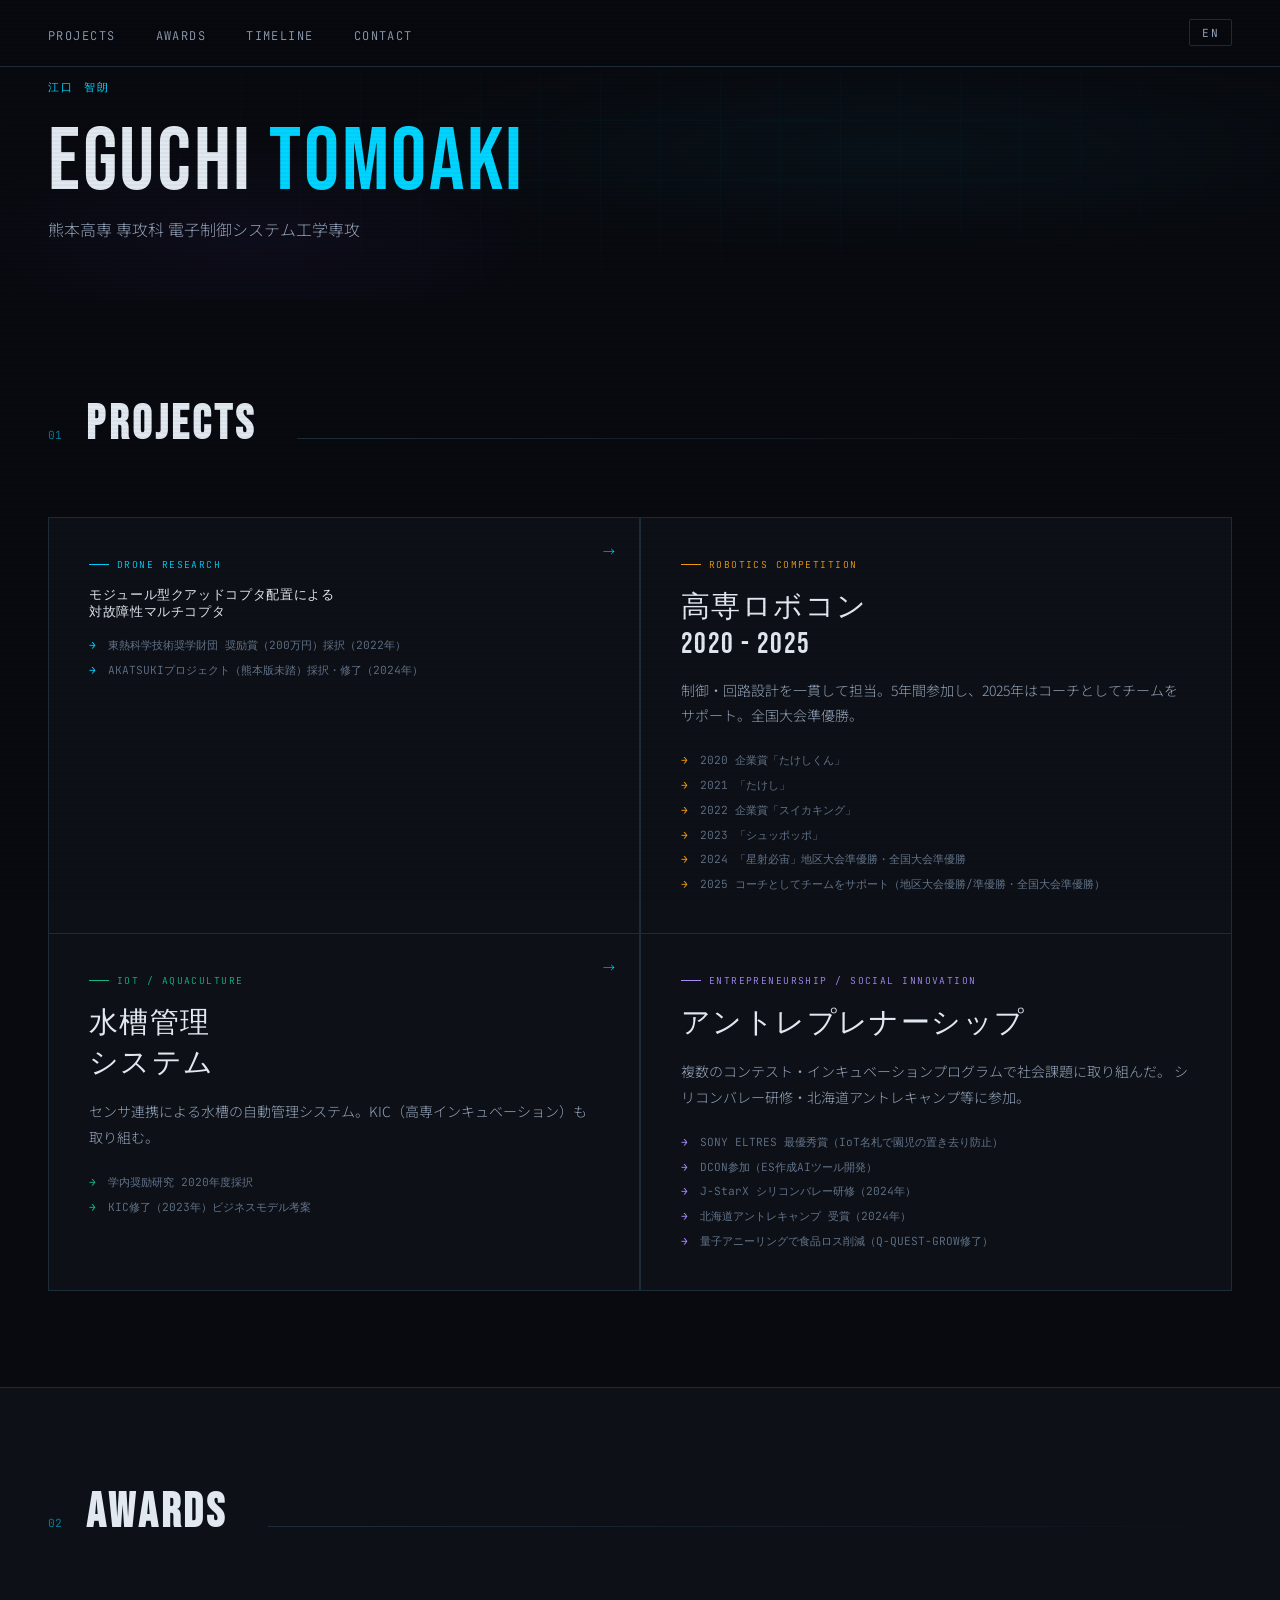
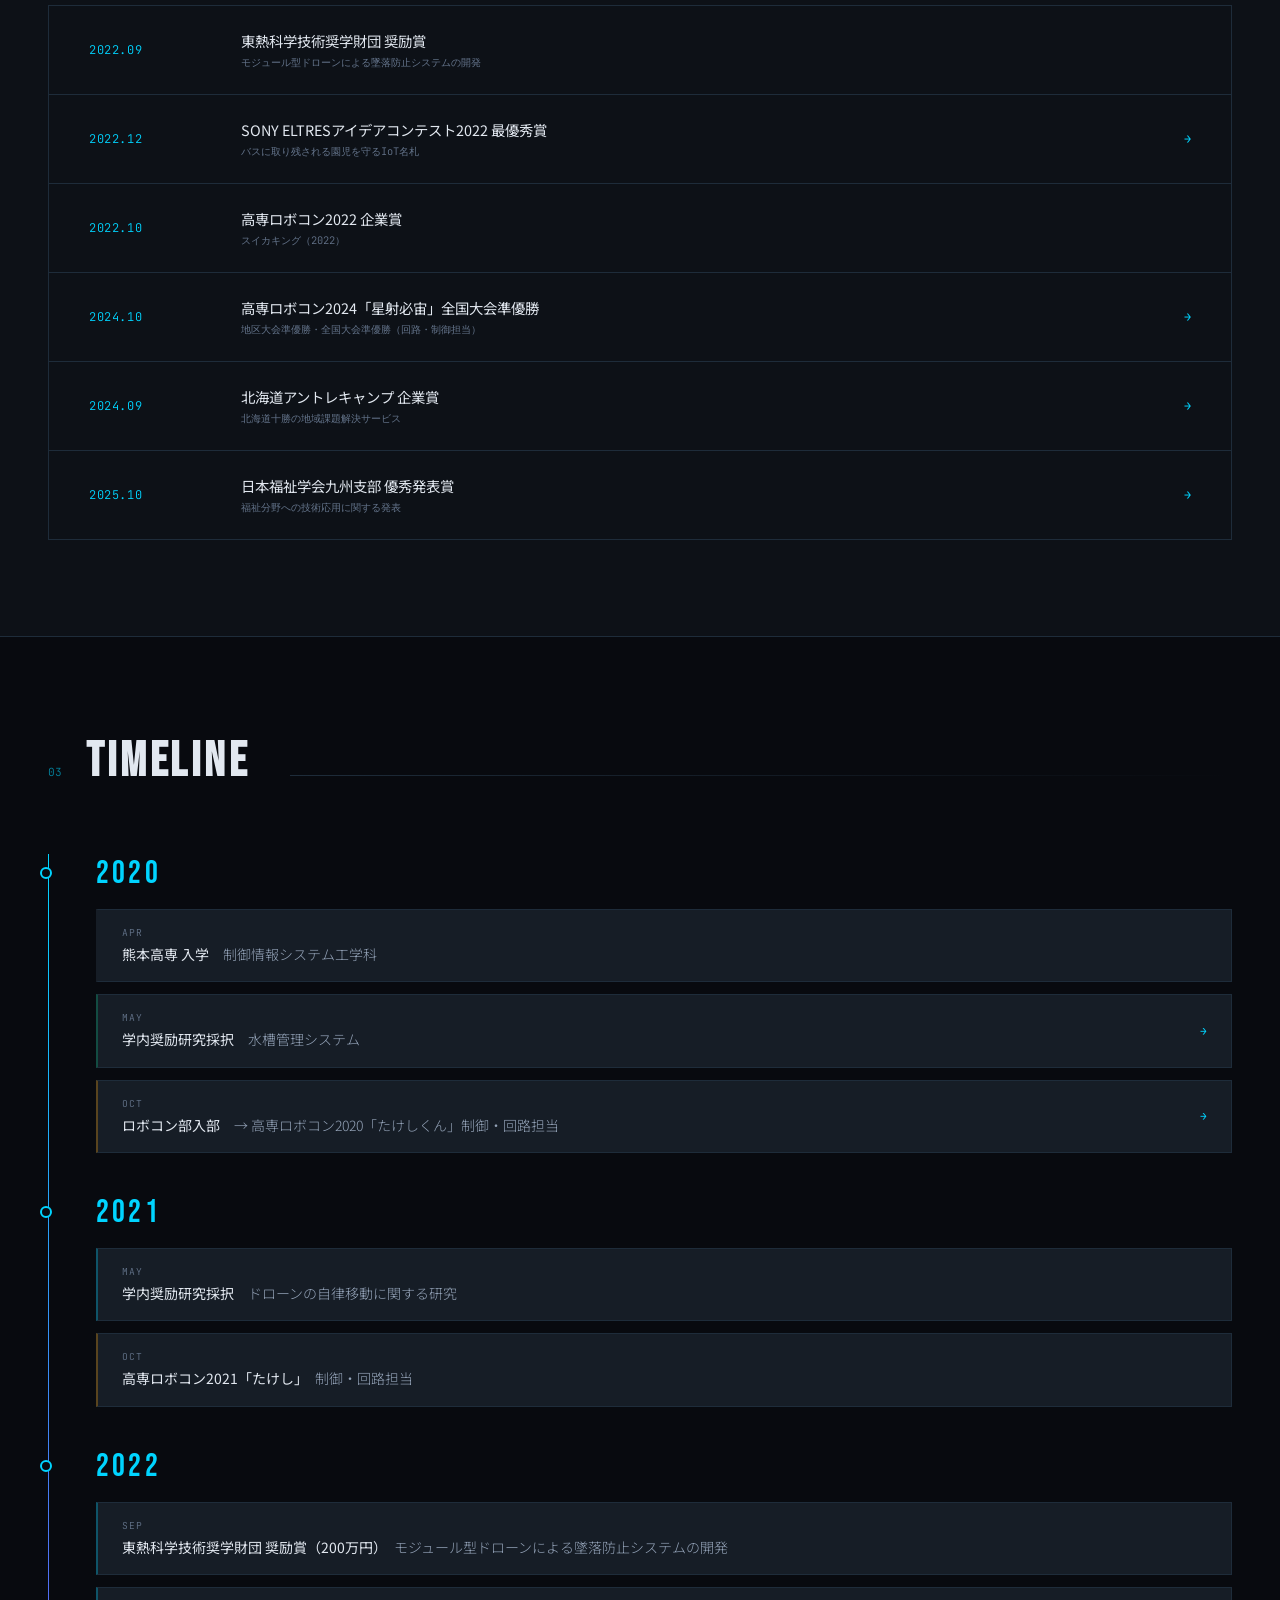
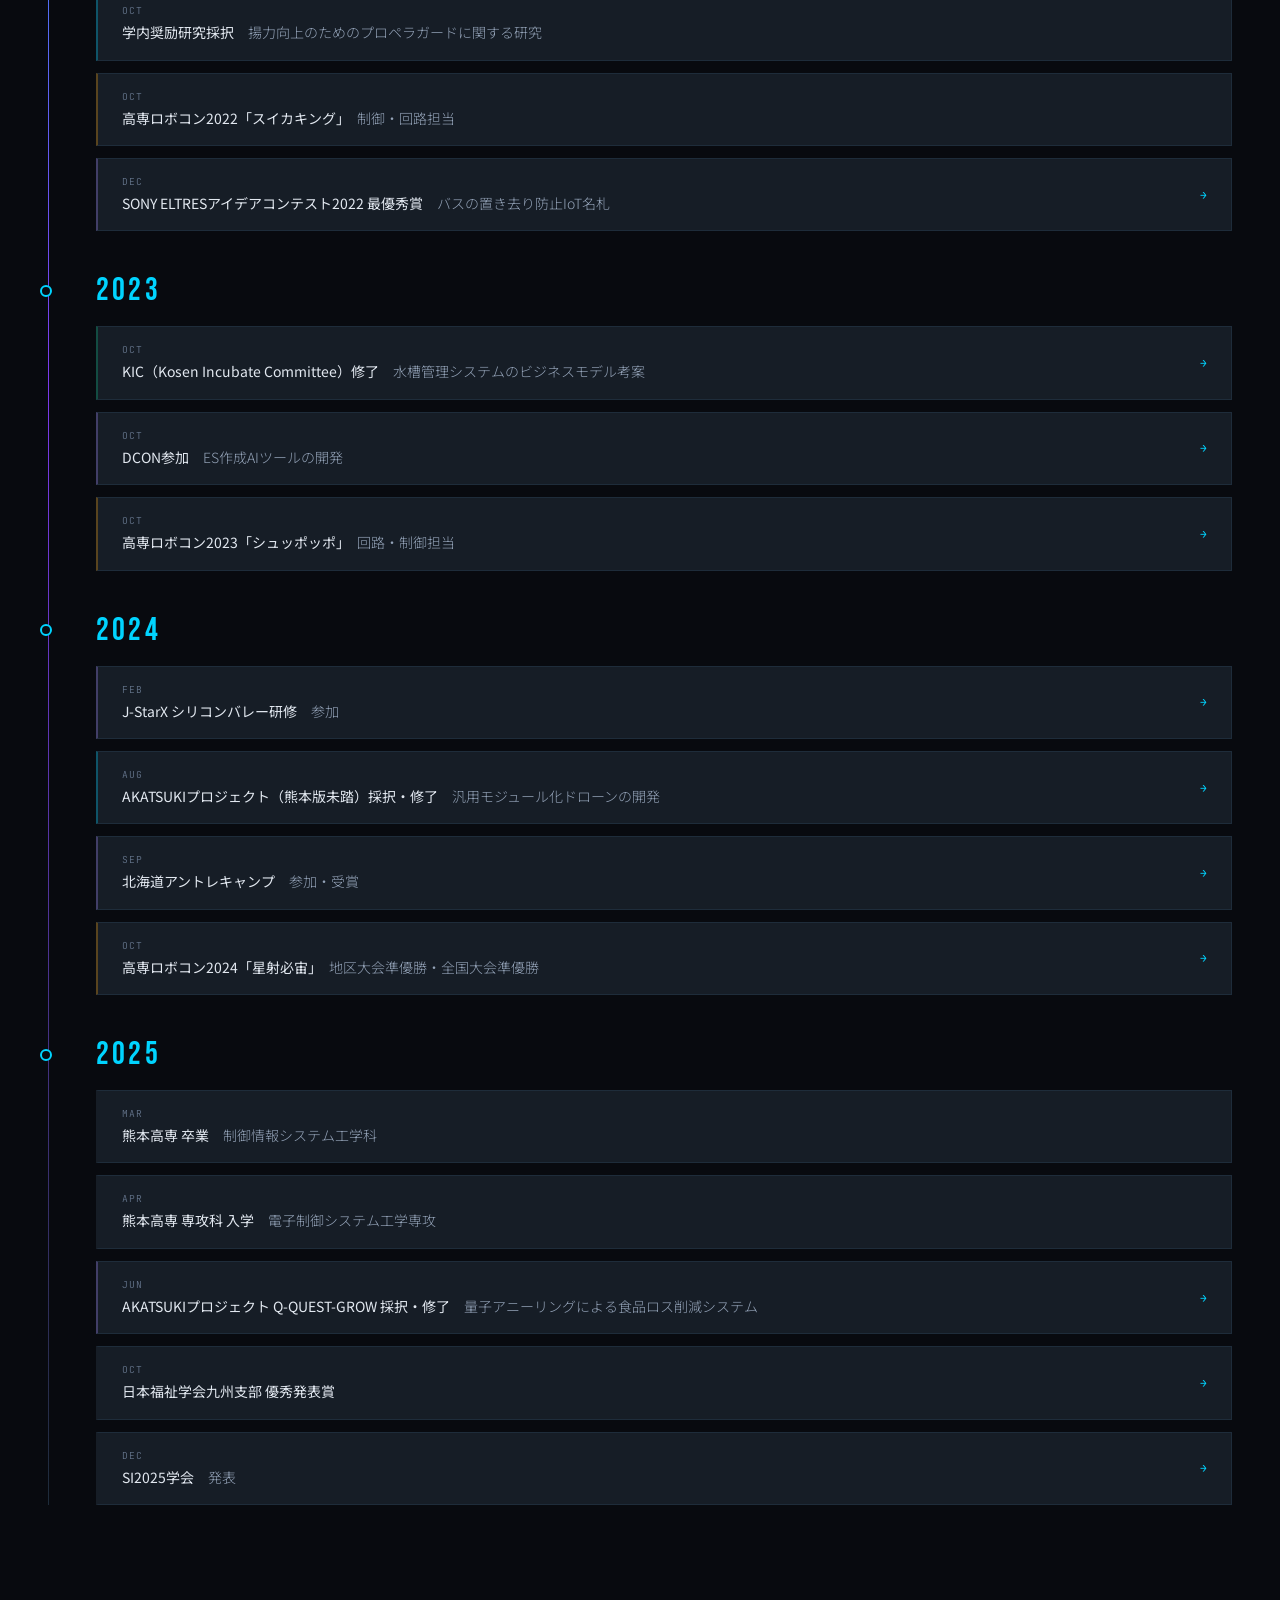
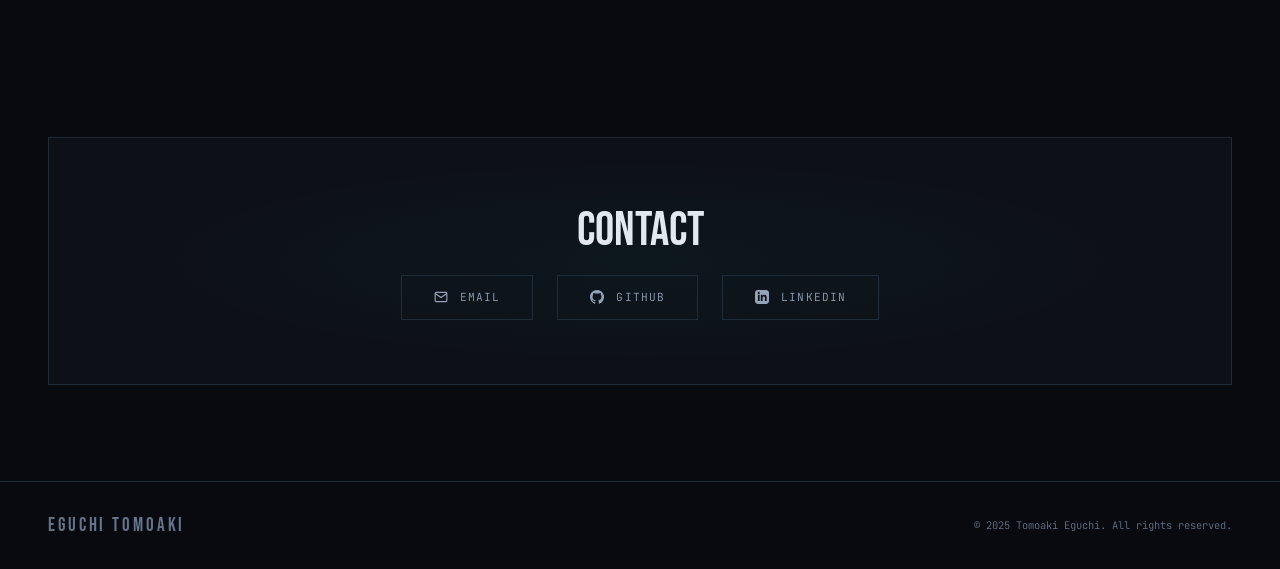
==== index.html @ 904ca2bc "up" ====
<!DOCTYPE html>
<html lang="ja">
<head>
<meta charset="UTF-8">
<meta name="viewport" content="width=device-width, initial-scale=1.0">
<meta name="robots" content="noindex, nofollow">
<title>江口智朗 | Tomoaki Eguchi</title>
<link rel="preconnect" href="https://fonts.googleapis.com">
<link href="https://fonts.googleapis.com/css2?family=Bebas+Neue&family=Noto+Sans+JP:wght@300;400;700&family=JetBrains+Mono:wght@300;400&display=swap" rel="stylesheet">
<link rel="stylesheet" href="style.css">
<style>
  :root {
    --bg: #080a0f;
    --bg2: #0d1117;
    --bg3: #131920;
    --surface: #161d26;
    --border: #1e2c3a;
    --accent: #00d4ff;
    --accent2: #7c3aed;
    --accent3: #10b981;
    --text: #e2e8f0;
    --text-muted: #64748b;
    --text-dim: #94a3b8;
    --drone: #00d4ff;
    --robocon: #f59e0b;
    --aqua: #10b981;
    --biz: #a78bfa;
  }

  *, *::before, *::after { box-sizing: border-box; margin: 0; padding: 0; }

  html { scroll-behavior: smooth; }

  body {
    background: var(--bg);
    color: var(--text);
    font-family: 'Noto Sans JP', sans-serif;
    font-weight: 300;
    overflow-x: hidden;
  }


  /* Scrollbar */
  ::-webkit-scrollbar { width: 4px; }
  ::-webkit-scrollbar-track { background: var(--bg); }
  ::-webkit-scrollbar-thumb { background: var(--accent); border-radius: 2px; }

  /* NAV */
  nav {
    position: fixed; top: 0; left: 0; right: 0; z-index: 100;
    display: flex; align-items: center; justify-content: space-between;
    padding: 1.2rem 3rem;
    background: rgba(8,10,15,0.85);
    backdrop-filter: blur(20px);
    border-bottom: 1px solid var(--border);
  }
  .nav-logo {
    font-family: 'Bebas Neue', sans-serif;
    font-size: 1.5rem;
    letter-spacing: 0.15em;
    color: var(--accent);
  }
  .nav-links { display: flex; gap: 2.5rem; list-style: none; }
  .nav-links a {
    color: var(--text-dim);
    text-decoration: none;
    font-size: 0.75rem;
    letter-spacing: 0.12em;
    text-transform: uppercase;
    font-family: 'JetBrains Mono', monospace;
    transition: color 0.3s;
    position: relative;
  }
  .nav-links a::after {
    content: '';
    position: absolute; bottom: -3px; left: 0; right: 0; height: 1px;
    background: var(--accent);
    transform: scaleX(0);
    transition: transform 0.3s;
  }
  .nav-links a:hover { color: var(--accent); }
  .nav-links a:hover::after { transform: scaleX(1); }

  /* HERO */
  .hero {
    min-height: 30vh;
    display: flex; align-items: center;
    padding: 5rem 3rem 2rem;
    position: relative;
    overflow: hidden;
  }
  .hero-bg {
    position: absolute; inset: 0;
    background:
      radial-gradient(ellipse 60% 50% at 70% 50%, rgba(0,212,255,0.04) 0%, transparent 70%),
      radial-gradient(ellipse 40% 60% at 20% 80%, rgba(124,58,237,0.05) 0%, transparent 60%);
  }
  .hero-grid {
    position: absolute; inset: 0;
    background-image:
      linear-gradient(rgba(0,212,255,0.03) 1px, transparent 1px),
      linear-gradient(90deg, rgba(0,212,255,0.03) 1px, transparent 1px);
    background-size: 60px 60px;
    mask-image: radial-gradient(ellipse 80% 80% at 50% 50%, black 0%, transparent 100%);
  }
  .hero-content {
    position: relative; z-index: 1;
    max-width: 900px;
  }
  .hero-eyebrow {
    font-family: 'JetBrains Mono', monospace;
    font-size: 0.7rem;
    letter-spacing: 0.2em;
    color: var(--accent);
    text-transform: uppercase;
    margin-bottom: 1.5rem;
    opacity: 0;
    animation: fadeUp 0.8s 0.2s forwards;
  }
  .hero-name-row {
    display: flex;
    align-items: flex-end;
    gap: 2.5rem;
    margin-bottom: 0.5rem;
    opacity: 0;
    animation: fadeUp 0.8s 0.4s forwards;
  }
  .hero-name {
    font-family: 'Bebas Neue', sans-serif;
    font-size: clamp(2.8rem, 7vw, 5.5rem);
    line-height: 1;
    letter-spacing: 0.03em;
    color: var(--text);
  }
  .hero-name span { color: var(--accent); }
  .hero-sub {
    font-family: 'Bebas Neue', sans-serif;
    font-size: clamp(1.5rem, 4vw, 3rem);
    color: var(--text-muted);
    letter-spacing: 0.08em;
    margin-bottom: 2rem;
    opacity: 0;
    animation: fadeUp 0.8s 0.6s forwards;
  }
  .hero-desc {
    font-size: 1rem;
    line-height: 1.8;
    color: var(--text-dim);
    max-width: 100%;
    margin-bottom: 1.5rem;
    opacity: 0;
    animation: fadeUp 0.8s 0.8s forwards;
  }
  .hero-tags {
    display: flex; flex-wrap: wrap; gap: 0.75rem;
    margin-bottom: 1.5rem;
    opacity: 0;
    animation: fadeUp 0.8s 1s forwards;
  }
  .tag {
    padding: 0.4rem 1rem;
    border: 1px solid var(--border);
    border-radius: 2px;
    font-family: 'JetBrains Mono', monospace;
    font-size: 0.7rem;
    letter-spacing: 0.08em;
    color: var(--text-dim);
    background: rgba(255,255,255,0.02);
    transition: all 0.3s;
  }
  .tag:hover {
    border-color: var(--accent);
    color: var(--accent);
    background: rgba(0,212,255,0.05);
  }
  .hero-cta {
    display: flex; gap: 1rem;
    opacity: 0;
    animation: fadeUp 0.8s 1.2s forwards;
  }
  .btn-primary {
    padding: 0.85rem 2rem;
    background: var(--accent);
    color: var(--bg);
    border: none;
    border-radius: 2px;
    font-family: 'JetBrains Mono', monospace;
    font-size: 0.75rem;
    letter-spacing: 0.1em;
    text-transform: uppercase;
    text-decoration: none;
    transition: all 0.3s;
    font-weight: 400;
  }
  .btn-primary:hover { background: #fff; transform: translateY(-2px); }
  .btn-outline {
    padding: 0.85rem 2rem;
    background: transparent;
    color: var(--text-dim);
    border: 1px solid var(--border);
    border-radius: 2px;
    font-family: 'JetBrains Mono', monospace;
    font-size: 0.75rem;
    letter-spacing: 0.1em;
    text-transform: uppercase;
    text-decoration: none;
    transition: all 0.3s;
  }
  .btn-outline:hover { border-color: var(--accent); color: var(--accent); }

  /* STATS BAR */
  .stats-bar {
    background: var(--surface);
    border-top: 1px solid var(--border);
    border-bottom: 1px solid var(--border);
    padding: 2rem 3rem;
    display: grid;
    grid-template-columns: repeat(4, 1fr);
    gap: 1px;
  }
  .stat-item {
    padding: 1rem 2rem;
    text-align: center;
    position: relative;
  }
  .stat-item::after {
    content: '';
    position: absolute; right: 0; top: 20%; bottom: 20%;
    width: 1px; background: var(--border);
  }
  .stat-item:last-child::after { display: none; }
  .stat-num {
    font-family: 'Bebas Neue', sans-serif;
    font-size: 2.5rem;
    color: var(--accent);
    display: block;
    line-height: 1;
  }
  .stat-label {
    font-size: 0.65rem;
    letter-spacing: 0.1em;
    text-transform: uppercase;
    color: var(--text-muted);
    font-family: 'JetBrains Mono', monospace;
    margin-top: 0.4rem;
  }

  /* SECTIONS */
  section { padding: 6rem 3rem; }
  .section-header {
    display: flex; align-items: baseline; gap: 1.5rem;
    margin-bottom: 4rem;
  }
  .section-num {
    font-family: 'JetBrains Mono', monospace;
    font-size: 0.7rem;
    color: var(--accent);
    opacity: 0.6;
  }
  .section-title {
    font-family: 'Bebas Neue', sans-serif;
    font-size: 3rem;
    letter-spacing: 0.08em;
    color: var(--text);
  }
  .section-line {
    flex: 1;
    height: 1px;
    background: linear-gradient(90deg, var(--border) 0%, transparent 100%);
    margin-left: 1rem;
  }

  /* PROJECT CARDS */
  .projects-grid {
    display: grid;
    grid-template-columns: repeat(2, 1fr);
    gap: 1.5px;
    background: var(--border);
    border: 1px solid var(--border);
  }
  .project-card {
    background: var(--bg2);
    padding: 2.5rem;
    transition: background 0.3s;
    position: relative;
    overflow: hidden;
  }
  .project-card::before {
    content: '';
    position: absolute;
    top: 0; left: 0; right: 0;
    height: 2px;
    background: var(--card-color, var(--accent));
    transform: scaleX(0);
    transform-origin: left;
    transition: transform 0.4s ease;
  }
  .project-card:hover { background: var(--surface); }
  .project-card:hover::before { transform: scaleX(1); }

  /* Card link */
  .card-link {
    display: block;
    text-decoration: none;
    color: inherit;
    height: 100%;
  }
  .card-link .project-card {
    height: 100%;
    box-sizing: border-box;
  }
  .card-link .project-card::after {
    content: '→';
    position: absolute;
    right: 1.5rem;
    top: 1.5rem;
    font-size: 0.75rem;
    color: var(--accent);
    opacity: 1;
  }
  .card-achievements li a {
    color: inherit;
    text-decoration: none;
  }
  .card-achievements li a:hover { color: var(--accent); text-decoration: underline; }

  /* Award link */
  .award-link {
    display: block;
    text-decoration: none;
    color: inherit;
  }
  .award-link:hover .award-item { background: var(--surface); }
  .award-link .award-item::after {
    content: '→';
    font-family: 'JetBrains Mono', monospace;
    font-size: 0.75rem;
    color: var(--accent);
    opacity: 1;
    margin-left: auto;
  }

  .project-card.robocon { --card-color: var(--robocon); }
  .project-card.aqua { --card-color: var(--aqua); }
  .project-card.biz { --card-color: var(--biz); }
  .card-tag {
    font-family: 'JetBrains Mono', monospace;
    font-size: 0.6rem;
    letter-spacing: 0.15em;
    text-transform: uppercase;
    color: var(--card-color, var(--accent));
    margin-bottom: 1rem;
    display: flex; align-items: center; gap: 0.5rem;
  }
  .card-tag::before {
    content: '';
    width: 20px; height: 1px;
    background: var(--card-color, var(--accent));
  }
  .card-title {
    font-family: 'Bebas Neue', sans-serif;
    font-size: 1.8rem;
    letter-spacing: 0.05em;
    margin-bottom: 1rem;
    color: var(--text);
  }
  .card-desc {
    font-size: 0.875rem;
    line-height: 1.8;
    color: var(--text-dim);
    margin-bottom: 1.5rem;
  }
  .card-achievements {
    list-style: none;
    display: flex; flex-direction: column; gap: 0.5rem;
  }
  .card-achievements li {
    font-family: 'JetBrains Mono', monospace;
    font-size: 0.7rem;
    color: var(--text-muted);
    display: flex; align-items: flex-start; gap: 0.75rem;
    line-height: 1.5;
  }
  .card-achievements li::before {
    content: '→';
    color: var(--card-color, var(--accent));
    flex-shrink: 0;
    margin-top: 0;
  }
  .award-badge {
    display: inline-flex;
    align-items: center;
    gap: 0.4rem;
    background: rgba(245,158,11,0.1);
    border: 1px solid rgba(245,158,11,0.3);
    padding: 0.2rem 0.6rem;
    border-radius: 2px;
    font-family: 'JetBrains Mono', monospace;
    font-size: 0.6rem;
    color: #f59e0b;
    margin-top: 1rem;
  }

  /* AWARDS */
  .awards-list {
    display: flex; flex-direction: column; gap: 1px;
    background: var(--border);
    border: 1px solid var(--border);
  }
  .award-item {
    background: var(--bg2);
    padding: 1.5rem 2.5rem;
    display: grid;
    grid-template-columns: 120px 1fr auto;
    align-items: center;
    gap: 2rem;
    transition: background 0.3s;
  }
  .award-item:hover { background: var(--surface); }
  .award-year {
    font-family: 'JetBrains Mono', monospace;
    font-size: 0.75rem;
    color: var(--accent);
    letter-spacing: 0.05em;
  }
  .award-name {
    font-size: 0.9rem;
    color: var(--text);
    font-weight: 400;
  }
  .award-detail {
    font-family: 'JetBrains Mono', monospace;
    font-size: 0.65rem;
    color: var(--text-muted);
    margin-top: 0.25rem;
  }

  /* TIMELINE */
  .timeline {
    position: relative;
    padding-left: 3rem;
  }
  .timeline::before {
    content: '';
    position: absolute;
    left: 0; top: 0; bottom: 0;
    width: 1px;
    background: linear-gradient(180deg, var(--accent) 0%, var(--accent2) 50%, var(--border) 100%);
  }
  .tl-year-group { margin-bottom: 2.5rem; }
  .tl-year {
    font-family: 'Bebas Neue', sans-serif;
    font-size: 2rem;
    color: var(--accent);
    letter-spacing: 0.1em;
    margin-bottom: 1rem;
    position: relative;
  }
  .tl-year::before {
    content: '';
    position: absolute;
    left: -3.5rem; top: 50%;
    transform: translateY(-50%);
    width: 12px; height: 12px;
    border: 2px solid var(--accent);
    background: var(--bg);
    border-radius: 50%;
  }
  .tl-items { display: flex; flex-direction: column; gap: 0.75rem; }
  .tl-item {
    background: var(--surface);
    border: 1px solid var(--border);
    border-left: 2px solid transparent;
    padding: 1rem 1.5rem;
    transition: all 0.3s;
  }
  .tl-item:hover {
    border-left-color: var(--accent);
    background: var(--bg3);
    transform: translateX(4px);
  }
  .tl-item.drone-item { border-left-color: rgba(0,212,255,0.3); }
  .tl-item.robocon-item { border-left-color: rgba(245,158,11,0.3); }
  .tl-item.aqua-item { border-left-color: rgba(16,185,129,0.3); }
  .tl-item.biz-item { border-left-color: rgba(167,139,250,0.3); }
  .tl-month {
    font-family: 'JetBrains Mono', monospace;
    font-size: 0.6rem;
    letter-spacing: 0.1em;
    color: var(--text-muted);
    margin-bottom: 0.25rem;
  }
  .tl-text {
    font-size: 0.875rem;
    color: var(--text-dim);
    line-height: 1.6;
  }
  .tl-text strong {
    color: var(--text);
    font-weight: 400;
  }
  .tl-badge {
    display: inline-flex;
    align-items: center;
    padding: 0.15rem 0.5rem;
    border-radius: 2px;
    font-family: 'JetBrains Mono', monospace;
    font-size: 0.55rem;
    letter-spacing: 0.08em;
    margin-left: 0.5rem;
    vertical-align: middle;
  }
  .badge-award { background: rgba(245,158,11,0.15); color: #f59e0b; border: 1px solid rgba(245,158,11,0.3); }
  .badge-academic { background: rgba(0,212,255,0.1); color: var(--accent); border: 1px solid rgba(0,212,255,0.2); }

  /* CONTACT */
  .contact-section {
    background: var(--bg2);
    border: 1px solid var(--border);
    padding: 4rem;
    text-align: center;
    position: relative;
    overflow: hidden;
  }
  .contact-section::before {
    content: '';
    position: absolute; inset: 0;
    background: radial-gradient(ellipse 60% 60% at 50% 50%, rgba(0,212,255,0.03) 0%, transparent 70%);
  }
  .contact-title {
    font-family: 'Bebas Neue', sans-serif;
    font-size: 3rem;
    color: var(--text);
    margin-bottom: 1rem;
    position: relative;
  }
  .contact-sub {
    color: var(--text-muted);
    font-size: 0.875rem;
    margin-bottom: 2.5rem;
    position: relative;
  }
  .contact-links {
    display: flex; justify-content: center; gap: 1.5rem;
    position: relative;
  }
  .contact-link {
    padding: 0.9rem 2rem;
    border: 1px solid var(--border);
    color: var(--text-dim);
    text-decoration: none;
    font-family: 'JetBrains Mono', monospace;
    font-size: 0.7rem;
    letter-spacing: 0.1em;
    text-transform: uppercase;
    transition: all 0.3s;
    display: flex; align-items: center; gap: 0.75rem;
  }
  .contact-link:hover {
    border-color: var(--accent);
    color: var(--accent);
    background: rgba(0,212,255,0.05);
  }

  /* FOOTER */
  footer {
    padding: 2rem 3rem;
    border-top: 1px solid var(--border);
    display: flex; justify-content: space-between; align-items: center;
  }
  .footer-logo {
    font-family: 'Bebas Neue', sans-serif;
    font-size: 1.2rem;
    color: var(--text-muted);
    letter-spacing: 0.15em;
  }
  .footer-copy {
    font-family: 'JetBrains Mono', monospace;
    font-size: 0.65rem;
    color: var(--text-muted);
  }

  /* ANIMATIONS */
  @keyframes fadeUp {
    from { opacity: 0; transform: translateY(20px); }
    to { opacity: 1; transform: translateY(0); }
  }

  .fade-in {
    opacity: 0;
    transform: translateY(30px);
    transition: opacity 0.7s ease, transform 0.7s ease;
  }
  .fade-in.visible {
    opacity: 1;
    transform: translateY(0);
  }

  /* Scanline overlay */
  body::after {
    content: '';
    position: fixed; inset: 0;
    background: repeating-linear-gradient(
      0deg, transparent, transparent 2px,
      rgba(0,0,0,0.03) 2px, rgba(0,0,0,0.03) 4px
    );
    pointer-events: none;
    z-index: 9990;
  }

  /* Timeline link */
  .tl-link {
    display: block;
    text-decoration: none;
    color: inherit;
  }
  .tl-link .tl-item::after {
    content: '→';
    position: absolute;
    right: 1.5rem;
    top: 50%;
    transform: translateY(-50%);
    font-family: 'JetBrains Mono', monospace;
    font-size: 0.7rem;
    color: var(--accent);
    opacity: 1;
  }
  .tl-item { position: relative; }
  .tl-link:hover .tl-item {
    border-left-color: var(--accent);
    background: var(--bg3);
    transform: translateX(4px);
  }
  .tl-link:hover .tl-item::after { opacity: 1; }

  @media (max-width: 768px) {
    nav { padding: 1rem 1.5rem; }
    .nav-links { display: none; }
    section { padding: 4rem 1.5rem; }
    .hero { padding: 8rem 1.5rem 4rem; }
    .stats-bar { grid-template-columns: repeat(2, 1fr); padding: 1.5rem; }
    .projects-grid { grid-template-columns: 1fr; }
    .award-item { grid-template-columns: 1fr; gap: 0.5rem; }
    .contact-section { padding: 2.5rem 1.5rem; }
    .contact-links { flex-direction: column; align-items: center; }
    footer { flex-direction: column; gap: 0.75rem; text-align: center; }
  }
</style>
</head>
<body>


<nav>
  <ul class="nav-links">
    <li><a href="#projects">Projects</a></li>
    <li><a href="#awards">Awards</a></li>
    <li><a href="#timeline">Timeline</a></li>
    <li><a href="#contact">Contact</a></li>
  </ul>
</nav>

<!-- HERO -->
<section class="hero">
  <div class="hero-bg"></div>
  <div class="hero-grid"></div>
  <div class="hero-content">
    <div class="hero-eyebrow">江口 智朗</div>
    <div class="hero-name-row">
      <div class="hero-name">EGUCHI <span>TOMOAKI</span></div>
    </div>
    <p class="hero-desc"
      data-ja-html="熊本高専 専攻科 電子制御システム工学専攻"
      data-en-html="Kumamoto KOSEN — Advanced Engineering Program (Electronics &amp; Control Systems)">
      熊本高専 専攻科 電子制御システム工学専攻
    </p>
  </div>
</section>


<!-- PROJECTS -->
<section id="projects">
  <div class="section-header">
    <span class="section-num">01</span>
    <h2 class="section-title">Projects</h2>
    <div class="section-line"></div>
  </div>
  <div class="projects-grid fade-in">

    <!-- DRONE -->
    <a href="pages/2024-akatsuaki.html" class="card-link">
    <div class="project-card drone">
      <div class="card-tag">Drone Research</div>
      <div class="card-title" style="font-size:0.8em;"
        data-ja-html="モジュール型クアッドコプタ配置による<br>対故障性マルチコプタ"
        data-en-html="Modular Quad-Copter Based<br>Fault-Tolerant Multicopter">モジュール型クアッドコプタ配置による<br>対故障性マルチコプタ</div>
      <ul class="card-achievements">
        <li data-ja="東熱科学技術奨学財団 奨励賞（200万円）採択（2022年）" data-en="Tonetsu Foundation Encouragement Award (¥2M) (2022)">東熱科学技術奨学財団 奨励賞（200万円）採択（2022年）</li>
        <li data-ja="AKATSUKIプロジェクト（熊本版未踏）採択・修了（2024年）" data-en="AKATSUAKI Project (Mitou-type) Completion (2024)">AKATSUKIプロジェクト（熊本版未踏）採択・修了（2024年）</li>

      </ul>
    </div>
    </a>

    <!-- ROBOCON -->
    <div class="project-card robocon">
      <div class="card-tag">Robotics Competition</div>
      <div class="card-title"
        data-ja-html="高専ロボコン<br>2020 - 2025"
        data-en-html="KOSEN Robocon<br>2020 - 2025">高専ロボコン<br>2020 - 2025</div>
      <p class="card-desc"
        data-ja="制御・回路設計を一貫して担当。5年間参加し、2025年はコーチとしてチームをサポート。全国大会準優勝。"
        data-en="Consistently handled control and circuit design. Competed for 5 years, and coached a team in 2025. Achieved National Tournament Runner-Up.">
        制御・回路設計を一貫して担当。5年間参加し、2025年はコーチとしてチームをサポート。全国大会準優勝。
      </p>
      <ul class="card-achievements">
        <li data-ja="2020 企業賞「たけしくん」" data-en='2020 Company Award "Takeshikun"'><a href="pages/2020-robocon.html">2020 企業賞「たけしくん」</a></li>
        <li data-ja="2021 「たけし」" data-en='2021 "Takeshi"'>2021 「たけし」</li>
        <li data-ja="2022 企業賞「スイカキング」" data-en='2022 Company Award "Watermelon King"'>2022 企業賞「スイカキング」</li>
        <li data-ja="2023 「シュッポッポ」" data-en='2023 "Shupoppo"'><a href="pages/2023-robocon.html">2023 「シュッポッポ」</a></li>
        <li data-ja="2024 「星射必宙」地区大会準優勝・全国大会準優勝" data-en='2024 "Hoshi-sha-hicchuu" — Regional &amp; National Runner-Up'><a href="pages/2024-robocon.html">2024 「星射必宙」地区大会準優勝・全国大会準優勝</a></li>
        <li data-ja="2025 コーチとしてチームをサポート（地区大会優勝/準優勝・全国大会準優勝）" data-en="2025 Coached a Team (Regional 1st &amp; 2nd, National Runner-Up)">2025 コーチとしてチームをサポート（地区大会優勝/準優勝・全国大会準優勝）</li>
      </ul>
    </div>

    <!-- AQUA -->
    <a href="pages/2020-aqua-research.html" class="card-link">
    <div class="project-card aqua">
      <div class="card-tag">IoT / Aquaculture</div>
      <div class="card-title"
        data-ja-html="水槽管理<br>システム"
        data-en-html="Aquaculture<br>Management System">水槽管理<br>システム</div>
      <p class="card-desc"
        data-ja="センサ連携による水槽の自動管理システム。KIC（高専インキュベーション）も取り組む。"
        data-en="Automated aquaculture management system using sensor integration. Also engaged in KIC (KOSEN Incubation Committee).">
        センサ連携による水槽の自動管理システム。KIC（高専インキュベーション）も取り組む。
      </p>
      <ul class="card-achievements">
        <li data-ja="学内奨励研究 2020年度採択" data-en="Research Grant Adopted 2020">学内奨励研究 2020年度採択</li>
        <li data-ja="KIC修了（2023年）ビジネスモデル考案" data-en="KIC Completion (2023) — Business Model Development">KIC修了（2023年）ビジネスモデル考案</li>
      </ul>
    </div>
    </a>

    <!-- BUSINESS -->
    <div class="project-card biz" style="grid-column: span 1;">
      <div class="card-tag">Entrepreneurship / Social Innovation</div>
      <div class="card-title"
        data-ja-html="アントレプレナーシップ"
        data-en-html="Entrepreneurship">アントレプレナーシップ</div>
      <p class="card-desc"
        data-ja="複数のコンテスト・インキュベーションプログラムで社会課題に取り組んだ。シリコンバレー研修・北海道アントレキャンプ等に参加。"
        data-en="Engaged with social challenges through multiple contests and incubation programs. Participated in Silicon Valley training and Hokkaido entrepreneurship camp.">
        複数のコンテスト・インキュベーションプログラムで社会課題に取り組んだ。
        シリコンバレー研修・北海道アントレキャンプ等に参加。
      </p>
      <ul class="card-achievements">
        <li data-ja="SONY ELTRES 最優秀賞（IoT名札で園児の置き去り防止）" data-en="SONY ELTRES Grand Prize (IoT tag for child safety on buses)"><a href="pages/2022-sony-eltres.html">SONY ELTRES 最優秀賞（IoT名札で園児の置き去り防止）</a></li>
        <li data-ja="DCON参加（ES作成AIツール開発）" data-en="DCON Participation (AI tool for job application essays)"><a href="pages/2023-dcon.html">DCON参加（ES作成AIツール開発）</a></li>
        <li data-ja="J-StarX シリコンバレー研修（2024年）" data-en="J-StarX Silicon Valley Program (2024)"><a href="pages/2024-jstarx.html">J-StarX シリコンバレー研修（2024年）</a></li>
        <li data-ja="北海道アントレキャンプ 受賞（2024年）" data-en="Hokkaido Entrepreneurship Camp Award (2024)"><a href="pages/2024-hokkaido.html">北海道アントレキャンプ 受賞（2024年）</a></li>
        <li data-ja="量子アニーリングで食品ロス削減（Q-QUEST-GROW修了）" data-en="Food Loss Reduction via Quantum Annealing (Q-QUEST-GROW)"><a href="pages/2025-q-quest.html">量子アニーリングで食品ロス削減（Q-QUEST-GROW修了）</a></li>
      </ul>
    </div>

  </div>
</section>

<!-- AWARDS -->
<section id="awards" style="background: var(--bg2); border-top: 1px solid var(--border); border-bottom: 1px solid var(--border);">
  <div class="section-header">
    <span class="section-num">02</span>
    <h2 class="section-title">Awards</h2>
    <div class="section-line"></div>
  </div>
  <div class="awards-list fade-in">
    <div class="award-item">
      <div class="award-year">2022.09</div>
      <div>
        <div class="award-name" data-ja="東熱科学技術奨学財団 奨励賞" data-en="Tonetsu Foundation Encouragement Award">東熱科学技術奨学財団 奨励賞</div>
        <div class="award-detail" data-ja="モジュール型ドローンによる墜落防止システムの開発" data-en="Development of crash-prevention system for modular drones">モジュール型ドローンによる墜落防止システムの開発</div>
      </div>
    </div>
    <a href="pages/2022-sony-eltres.html" class="award-link">
    <div class="award-item">
      <div class="award-year">2022.12</div>
      <div>
        <div class="award-name" data-ja="SONY ELTRESアイデアコンテスト2022 最優秀賞" data-en="SONY ELTRES Idea Contest 2022 — Grand Prize">SONY ELTRESアイデアコンテスト2022 最優秀賞</div>
        <div class="award-detail" data-ja="バスに取り残される園児を守るIoT名札" data-en="IoT name tag to protect children left behind on buses">バスに取り残される園児を守るIoT名札</div>
      </div>
    </div>
    </a>
    <div class="award-item">
      <div class="award-year">2022.10</div>
      <div>
        <div class="award-name" data-ja="高専ロボコン2022 企業賞" data-en="KOSEN Robocon 2022 — Company Award">高専ロボコン2022 企業賞</div>
        <div class="award-detail" data-ja="スイカキング（2022）" data-en="National robot contest for KOSEN students. Circuit &amp; control lead; awarded twice.">スイカキング（2022）</div>
      </div>
    </div>
    <a href="pages/2024-robocon.html" class="award-link">
    <div class="award-item">
      <div class="award-year">2024.10</div>
      <div>
        <div class="award-name" data-ja="高専ロボコン2024「星射必宙」全国大会準優勝" data-en='KOSEN Robocon 2024 "Hoshi-sha-hicchuu" — National Runner-Up'>高専ロボコン2024「星射必宙」全国大会準優勝</div>
        <div class="award-detail" data-ja="地区大会準優勝・全国大会準優勝（回路・制御担当）" data-en="Regional &amp; National Runner-Up (Circuit &amp; Control Lead)">地区大会準優勝・全国大会準優勝（回路・制御担当）</div>
      </div>
    </div>
    </a>
    <a href="pages/2024-hokkaido.html" class="award-link">
    <div class="award-item">
      <div class="award-year">2024.09</div>
      <div>
        <div class="award-name" data-ja="北海道アントレキャンプ 企業賞" data-en="Hokkaido Entrepreneurship Camp — Award">北海道アントレキャンプ 企業賞</div>
        <div class="award-detail" data-ja="北海道十勝の地域課題解決サービス" data-en="Regional issue-solving service for Hokkaido Tokachi">北海道十勝の地域課題解決サービス</div>
      </div>
    </div>
    </a>
    <a href="pages/2025-fukushi.html" class="award-link">
    <div class="award-item">
      <div class="award-year">2025.10</div>
      <div>
        <div class="award-name" data-ja="日本福祉学会九州支部 優秀発表賞" data-en="Japan Welfare Society Kyushu — Best Presentation Award">日本福祉学会九州支部 優秀発表賞</div>
        <div class="award-detail" data-ja="福祉分野への技術応用に関する発表" data-en="Presentation on technological applications in welfare">福祉分野への技術応用に関する発表</div>
      </div>
    </div>
    </a>
  </div>
</section>

<!-- TIMELINE -->
<section id="timeline">
  <div class="section-header">
    <span class="section-num">03</span>
    <h2 class="section-title">Timeline</h2>
    <div class="section-line"></div>
  </div>
  <div class="timeline fade-in">

    <div class="tl-year-group">
      <div class="tl-year">2020</div>
      <div class="tl-items">
        <div class="tl-item">
          <div class="tl-month">APR</div>
          <div class="tl-text"
            data-ja-html="<strong>熊本高専 入学</strong>　制御情報システム工学科"
            data-en-html="<strong>Admitted to Kumamoto KOSEN</strong> Dept. of Control &amp; Information Systems Engineering"><strong>熊本高専 入学</strong>　制御情報システム工学科</div>
        </div>
        <a href="pages/2020-aqua-research.html" class="tl-link">
        <div class="tl-item aqua-item">
          <div class="tl-month">MAY</div>
          <div class="tl-text"
            data-ja-html="<strong>学内奨励研究採択</strong>　水槽管理システム"
            data-en-html="<strong>Research Grant Adopted</strong> Aquaculture Management System"><strong>学内奨励研究採択</strong>　水槽管理システム</div>
        </div>
        </a>
        <a href="pages/2020-robocon.html" class="tl-link">
        <div class="tl-item robocon-item">
          <div class="tl-month">OCT</div>
          <div class="tl-text"
            data-ja-html="<strong>ロボコン部入部</strong>　→ 高専ロボコン2020「たけしくん」制御・回路担当"
            data-en-html="<strong>Joined Robotics Club</strong> → KOSEN Robocon 2020 &quot;Takeshikun&quot; — Circuit &amp; Control Lead"><strong>ロボコン部入部</strong>　→ 高専ロボコン2020「たけしくん」制御・回路担当</div>
        </div>
        </a>
      </div>
    </div>

    <div class="tl-year-group">
      <div class="tl-year">2021</div>
      <div class="tl-items">
        <div class="tl-item drone-item">
          <div class="tl-month">MAY</div>
          <div class="tl-text"
            data-ja-html="<strong>学内奨励研究採択</strong>　ドローンの自律移動に関する研究"
            data-en-html="<strong>Research Grant Adopted</strong> Autonomous Drone Navigation Research"><strong>学内奨励研究採択</strong>　ドローンの自律移動に関する研究</div>
        </div>
        <div class="tl-item robocon-item">
          <div class="tl-month">OCT</div>
          <div class="tl-text"
            data-ja-html="<strong>高専ロボコン2021「たけし」</strong>　制御・回路担当"
            data-en-html="<strong>KOSEN Robocon 2021 &quot;Takeshi&quot;</strong> Circuit &amp; Control Lead"><strong>高専ロボコン2021「たけし」</strong>　制御・回路担当</div>
        </div>
      </div>
    </div>

    <div class="tl-year-group">
      <div class="tl-year">2022</div>
      <div class="tl-items">
        <div class="tl-item drone-item">
          <div class="tl-month">SEP</div>
          <div class="tl-text"
            data-ja-html="<strong>東熱科学技術奨学財団 奨励賞（200万円）</strong>　モジュール型ドローンによる墜落防止システムの開発"
            data-en-html="<strong>Tonetsu Foundation Encouragement Award (¥2M)</strong> Development of an Autonomous Transport Drone with Stable Flight"><strong>東熱科学技術奨学財団 奨励賞（200万円）</strong>　モジュール型ドローンによる墜落防止システムの開発</div>
        </div>
        <div class="tl-item drone-item">
          <div class="tl-month">OCT</div>
          <div class="tl-text"
            data-ja-html="<strong>学内奨励研究採択</strong>　揚力向上のためのプロペラガードに関する研究"
            data-en-html="<strong>Research Grant Adopted</strong> Propeller Guard Research for Enhanced Lift"><strong>学内奨励研究採択</strong>　揚力向上のためのプロペラガードに関する研究</div>
        </div>
        <div class="tl-item robocon-item">
          <div class="tl-month">OCT</div>
          <div class="tl-text"
            data-ja-html="<strong>高専ロボコン2022「スイカキング」</strong>　制御・回路担当"
            data-en-html="<strong>KOSEN Robocon 2022 &quot;Watermelon King&quot;</strong> Circuit &amp; Control Lead"><strong>高専ロボコン2022「スイカキング」</strong>　制御・回路担当</div>
        </div>
        <a href="pages/2022-sony-eltres.html" class="tl-link">
        <div class="tl-item biz-item">
          <div class="tl-month">DEC</div>
          <div class="tl-text"
            data-ja-html="<strong>SONY ELTRESアイデアコンテスト2022 最優秀賞</strong>　バスの置き去り防止IoT名札"
            data-en-html="<strong>SONY ELTRES Idea Contest 2022 — Grand Prize</strong> IoT Name Tag to Prevent Children Being Left on Buses"><strong>SONY ELTRESアイデアコンテスト2022 最優秀賞</strong>　バスの置き去り防止IoT名札</div>
        </div>
        </a>
      </div>
    </div>

    <div class="tl-year-group">
      <div class="tl-year">2023</div>
      <div class="tl-items">
        <a href="pages/2023-kic.html" class="tl-link">
        <div class="tl-item aqua-item">
          <div class="tl-month">OCT</div>
          <div class="tl-text"
            data-ja-html="<strong>KIC（Kosen Incubate Committee）修了</strong>　水槽管理システムのビジネスモデル考案"
            data-en-html="<strong>KIC (Kosen Incubate Committee) Completion</strong> Business Model for Aquaculture Management System"><strong>KIC（Kosen Incubate Committee）修了</strong>　水槽管理システムのビジネスモデル考案</div>
        </div>
        </a>
        <a href="pages/2023-dcon.html" class="tl-link">
        <div class="tl-item biz-item">
          <div class="tl-month">OCT</div>
          <div class="tl-text"
            data-ja-html="<strong>DCON参加</strong>　ES作成AIツールの開発"
            data-en-html="<strong>DCON Participation</strong> AI Tool for Job Application Essay Generation"><strong>DCON参加</strong>　ES作成AIツールの開発</div>
        </div>
        </a>
        <a href="pages/2023-robocon.html" class="tl-link">
        <div class="tl-item robocon-item">
          <div class="tl-month">OCT</div>
          <div class="tl-text"
            data-ja-html="<strong>高専ロボコン2023「シュッポッポ」</strong>　回路・制御担当"
            data-en-html="<strong>KOSEN Robocon 2023 &quot;Shupoppo&quot;</strong> Circuit &amp; Control Lead"><strong>高専ロボコン2023「シュッポッポ」</strong>　回路・制御担当</div>
        </div>
        </a>
      </div>
    </div>

    <div class="tl-year-group">
      <div class="tl-year">2024</div>
      <div class="tl-items">
        <a href="pages/2024-jstarx.html" class="tl-link">
        <div class="tl-item biz-item">
          <div class="tl-month">FEB</div>
          <div class="tl-text"
            data-ja-html="<strong>J-StarX シリコンバレー研修</strong>　参加"
            data-en-html="<strong>J-StarX Silicon Valley Program</strong> Participant"><strong>J-StarX シリコンバレー研修</strong>　参加</div>
        </div>
        </a>
        <a href="pages/2024-akatsuaki.html" class="tl-link">
        <div class="tl-item drone-item">
          <div class="tl-month">AUG</div>
          <div class="tl-text"
            data-ja-html="<strong>AKATSUKIプロジェクト（熊本版未踏）採択・修了</strong>　汎用モジュール化ドローンの開発"
            data-en-html="<strong>AKATSUAKI Project (Mitou-type) Adopted &amp; Completed</strong> General-Purpose Modular Drone Development"><strong>AKATSUKIプロジェクト（熊本版未踏）採択・修了</strong>　汎用モジュール化ドローンの開発</div>
        </div>
        </a>
        <a href="pages/2024-hokkaido.html" class="tl-link">
        <div class="tl-item biz-item">
          <div class="tl-month">SEP</div>
          <div class="tl-text"
            data-ja-html="<strong>北海道アントレキャンプ</strong>　参加・受賞"
            data-en-html="<strong>Hokkaido Entrepreneurship Camp</strong> Participant &amp; Award Recipient"><strong>北海道アントレキャンプ</strong>　参加・受賞</div>
        </div>
        </a>
        <a href="pages/2024-robocon.html" class="tl-link">
        <div class="tl-item robocon-item">
          <div class="tl-month">OCT</div>
          <div class="tl-text"
            data-ja-html="<strong>高専ロボコン2024「星射必宙」</strong>　地区大会準優勝・全国大会準優勝"
            data-en-html="<strong>KOSEN Robocon 2024 &quot;Hoshi-sha-hicchuu&quot;</strong> Regional &amp; National Runner-Up"><strong>高専ロボコン2024「星射必宙」</strong>　地区大会準優勝・全国大会準優勝</div>
        </div>
        </a>
      </div>
    </div>

    <div class="tl-year-group">
      <div class="tl-year">2025</div>
      <div class="tl-items">
        <div class="tl-item">
          <div class="tl-month">MAR</div>
          <div class="tl-text"
            data-ja-html="<strong>熊本高専 卒業</strong>　制御情報システム工学科"
            data-en-html="<strong>Graduated from Kumamoto KOSEN</strong> Dept. of Control &amp; Information Systems Engineering"><strong>熊本高専 卒業</strong>　制御情報システム工学科</div>
        </div>
        <div class="tl-item">
          <div class="tl-month">APR</div>
          <div class="tl-text"
            data-ja-html="<strong>熊本高専 専攻科 入学</strong>　電子制御システム工学専攻"
            data-en-html="<strong>Enrolled in Kumamoto KOSEN Advanced Engineering</strong> Electronics &amp; Control Systems Engineering Program"><strong>熊本高専 専攻科 入学</strong>　電子制御システム工学専攻</div>
        </div>
        <a href="pages/2025-q-quest.html" class="tl-link">
        <div class="tl-item biz-item">
          <div class="tl-month">JUN</div>
          <div class="tl-text"
            data-ja-html="<strong>AKATSUKIプロジェクト Q-QUEST-GROW 採択・修了</strong>　量子アニーリングによる食品ロス削減システム"
            data-en-html="<strong>AKATSUAKI Q-QUEST-GROW Adopted &amp; Completed</strong> Food Loss Reduction System via Quantum Annealing"><strong>AKATSUKIプロジェクト Q-QUEST-GROW 採択・修了</strong>　量子アニーリングによる食品ロス削減システム</div>
        </div>
        </a>
        <a href="pages/2025-fukushi.html" class="tl-link">
        <div class="tl-item">
          <div class="tl-month">OCT</div>
          <div class="tl-text"
            data-ja-html="<strong>日本福祉学会九州支部 優秀発表賞</strong>"
            data-en-html="<strong>Japan Welfare Society Kyushu — Best Presentation Award</strong>"><strong>日本福祉学会九州支部 優秀発表賞</strong></div>
        </div>
        </a>
        <a href="pages/2025-si2025.html" class="tl-link">
        <div class="tl-item">
          <div class="tl-month">DEC</div>
          <div class="tl-text"
            data-ja-html="<strong>SI2025学会</strong>　発表"
            data-en-html="<strong>SI2025 Conference</strong> Presentation"><strong>SI2025学会</strong>　発表</div>
        </div>
        </a>
      </div>
    </div>

  </div>
</section>


<!-- CONTACT -->
<section id="contact">
  <div class="contact-section fade-in">
    <div class="contact-title">Contact</div>
    <div class="contact-links">
      <a href="mailto:magnate.editor.9y@icloud.com" class="contact-link">
        <svg width="14" height="14" viewBox="0 0 24 24" fill="none" stroke="currentColor" stroke-width="2"><path d="M4 4h16c1.1 0 2 .9 2 2v12c0 1.1-.9 2-2 2H4c-1.1 0-2-.9-2-2V6c0-1.1.9-2 2-2z"/><polyline points="22,6 12,13 2,6"/></svg>
        Email
      </a>
      <a href="https://github.com/Teggu" target="_blank" class="contact-link">
        <svg width="14" height="14" viewBox="0 0 24 24" fill="currentColor"><path d="M12 0c-6.626 0-12 5.373-12 12 0 5.302 3.438 9.8 8.207 11.387.599.111.793-.261.793-.577v-2.234c-3.338.726-4.033-1.416-4.033-1.416-.546-1.387-1.333-1.756-1.333-1.756-1.089-.745.083-.729.083-.729 1.205.084 1.839 1.237 1.839 1.237 1.07 1.834 2.807 1.304 3.492.997.107-.775.418-1.305.762-1.604-2.665-.305-5.467-1.334-5.467-5.931 0-1.311.469-2.381 1.236-3.221-.124-.303-.535-1.524.117-3.176 0 0 1.008-.322 3.301 1.23.957-.266 1.983-.399 3.003-.404 1.02.005 2.047.138 3.006.404 2.291-1.552 3.297-1.23 3.297-1.23.653 1.653.242 2.874.118 3.176.77.84 1.235 1.911 1.235 3.221 0 4.609-2.807 5.624-5.479 5.921.43.372.823 1.102.823 2.222v3.293c0 .319.192.694.801.576 4.765-1.589 8.199-6.086 8.199-11.386 0-6.627-5.373-12-12-12z"/></svg>
        GitHub
      </a>
      <a href="https://www.linkedin.com/" target="_blank" class="contact-link">
        <svg width="14" height="14" viewBox="0 0 24 24" fill="currentColor"><path d="M19 0h-14c-2.761 0-5 2.239-5 5v14c0 2.761 2.239 5 5 5h14c2.762 0 5-2.239 5-5v-14c0-2.761-2.238-5-5-5zm-11 19h-3v-11h3v11zm-1.5-12.268c-.966 0-1.75-.79-1.75-1.764s.784-1.764 1.75-1.764 1.75.79 1.75 1.764-.783 1.764-1.75 1.764zm13.5 12.268h-3v-5.604c0-3.368-4-3.113-4 0v5.604h-3v-11h3v1.765c1.396-2.586 7-2.777 7 2.476v6.759z"/></svg>
        LinkedIn
      </a>
    </div>
  </div>
</section>

<footer>
  <div class="footer-logo">EGUCHI TOMOAKI</div>
  <div class="footer-copy">© 2025 Tomoaki Eguchi. All rights reserved.</div>
</footer>

<script>

  // Scroll fade-in
  const fadeEls = document.querySelectorAll('.fade-in');
  const observer = new IntersectionObserver(entries => {
    entries.forEach((entry, i) => {
      if (entry.isIntersecting) {
        setTimeout(() => entry.target.classList.add('visible'), i * 80);
        observer.unobserve(entry.target);
      }
    });
  }, { threshold: 0.1 });
  fadeEls.forEach(el => observer.observe(el));
</script>
<script src="lang.js"></script>
</body>
</html>
---- style.css ----
/* =============================================
   共通スタイル — Tomoaki Eguchi Portfolio
   ============================================= */

:root {
  --bg: #080a0f;
  --bg2: #0d1117;
  --bg3: #131920;
  --surface: #161d26;
  --border: #1e2c3a;
  --accent: #00d4ff;
  --accent2: #7c3aed;
  --accent3: #10b981;
  --text: #e2e8f0;
  --text-muted: #64748b;
  --text-dim: #94a3b8;
  --drone: #00d4ff;
  --robocon: #f59e0b;
  --aqua: #10b981;
  --biz: #a78bfa;
}

*, *::before, *::after { box-sizing: border-box; margin: 0; padding: 0; }

html { scroll-behavior: smooth; }

body {
  background: var(--bg);
  color: var(--text);
  font-family: 'Noto Sans JP', sans-serif;
  font-weight: 300;
  overflow-x: hidden;
}

/* Custom cursor */
.cursor {
  width: 8px; height: 8px;
  background: var(--accent);
  border-radius: 50%;
  position: fixed;
  pointer-events: none;
  z-index: 9999;
  transition: transform 0.1s;
  mix-blend-mode: screen;
}
.cursor-ring {
  width: 32px; height: 32px;
  border: 1px solid rgba(0,212,255,0.4);
  border-radius: 50%;
  position: fixed;
  pointer-events: none;
  z-index: 9998;
  transition: all 0.15s ease;
}

/* Scrollbar */
::-webkit-scrollbar { width: 4px; }
::-webkit-scrollbar-track { background: var(--bg); }
::-webkit-scrollbar-thumb { background: var(--accent); border-radius: 2px; }

/* NAV */
nav {
  position: fixed; top: 0; left: 0; right: 0; z-index: 100;
  display: flex; align-items: center; justify-content: space-between;
  padding: 1.2rem 3rem;
  background: rgba(8,10,15,0.85);
  backdrop-filter: blur(20px);
  border-bottom: 1px solid var(--border);
}
.nav-logo {
  font-family: 'Bebas Neue', sans-serif;
  font-size: 1.5rem;
  letter-spacing: 0.15em;
  color: var(--accent);
  text-decoration: none;
}
.nav-links { display: flex; gap: 2.5rem; list-style: none; }
.nav-links a {
  color: var(--text-dim);
  text-decoration: none;
  font-size: 0.75rem;
  letter-spacing: 0.12em;
  text-transform: uppercase;
  font-family: 'JetBrains Mono', monospace;
  transition: color 0.3s;
  position: relative;
}
.nav-links a::after {
  content: '';
  position: absolute; bottom: -3px; left: 0; right: 0; height: 1px;
  background: var(--accent);
  transform: scaleX(0);
  transition: transform 0.3s;
}
.nav-links a:hover { color: var(--accent); }
.nav-links a:hover::after { transform: scaleX(1); }

/* FOOTER */
footer {
  padding: 2rem 3rem;
  border-top: 1px solid var(--border);
  display: flex; justify-content: space-between; align-items: center;
}
.footer-logo {
  font-family: 'Bebas Neue', sans-serif;
  font-size: 1.2rem;
  color: var(--text-muted);
  letter-spacing: 0.15em;
}
.footer-copy {
  font-family: 'JetBrains Mono', monospace;
  font-size: 0.65rem;
  color: var(--text-muted);
}

/* Buttons */
.btn-primary {
  padding: 0.85rem 2rem;
  background: var(--accent);
  color: var(--bg);
  border: none;
  border-radius: 2px;
  font-family: 'JetBrains Mono', monospace;
  font-size: 0.75rem;
  letter-spacing: 0.1em;
  text-transform: uppercase;
  text-decoration: none;
  transition: all 0.3s;
  font-weight: 400;
  display: inline-block;
}
.btn-primary:hover { background: #fff; transform: translateY(-2px); }
.btn-outline {
  padding: 0.85rem 2rem;
  background: transparent;
  color: var(--text-dim);
  border: 1px solid var(--border);
  border-radius: 2px;
  font-family: 'JetBrains Mono', monospace;
  font-size: 0.75rem;
  letter-spacing: 0.1em;
  text-transform: uppercase;
  text-decoration: none;
  transition: all 0.3s;
  display: inline-block;
}
.btn-outline:hover { border-color: var(--accent); color: var(--accent); }

/* ANIMATIONS */
@keyframes fadeUp {
  from { opacity: 0; transform: translateY(20px); }
  to { opacity: 1; transform: translateY(0); }
}

.fade-in {
  opacity: 0;
  transform: translateY(30px);
  transition: opacity 0.7s ease, transform 0.7s ease;
}
.fade-in.visible {
  opacity: 1;
  transform: translateY(0);
}

/* Glitch effect */
@keyframes glitch {
  0% { text-shadow: 2px 0 var(--accent), -2px 0 var(--accent2); }
  25% { text-shadow: -2px 0 var(--accent), 2px 0 var(--accent2); }
  50% { text-shadow: 2px 2px var(--accent3), -2px -2px var(--accent2); }
  75% { text-shadow: -2px 2px var(--accent), 2px -2px var(--accent3); }
  100% { text-shadow: none; }
}

/* Scanline overlay */
body::after {
  content: '';
  position: fixed; inset: 0;
  background: repeating-linear-gradient(
    0deg, transparent, transparent 2px,
    rgba(0,0,0,0.03) 2px, rgba(0,0,0,0.03) 4px
  );
  pointer-events: none;
  z-index: 9990;
}

/* =============================================
   詳細ページ共通スタイル
   ============================================= */

/* Detail Hero */
.detail-hero {
  min-height: 50vh;
  display: flex; align-items: center;
  padding: 8rem 3rem 4rem;
  position: relative;
  overflow: hidden;
}
.detail-hero-bg {
  position: absolute; inset: 0;
  background:
    radial-gradient(ellipse 60% 60% at 60% 50%, var(--hero-glow, rgba(0,212,255,0.05)) 0%, transparent 70%);
}
.detail-hero-grid {
  position: absolute; inset: 0;
  background-image:
    linear-gradient(rgba(0,212,255,0.03) 1px, transparent 1px),
    linear-gradient(90deg, rgba(0,212,255,0.03) 1px, transparent 1px);
  background-size: 60px 60px;
  mask-image: radial-gradient(ellipse 80% 80% at 50% 50%, black 0%, transparent 100%);
}
.detail-hero-content {
  position: relative; z-index: 1;
  max-width: 900px;
}
.detail-category {
  font-family: 'JetBrains Mono', monospace;
  font-size: 0.65rem;
  letter-spacing: 0.2em;
  text-transform: uppercase;
  color: var(--cat-color, var(--accent));
  margin-bottom: 1rem;
  display: flex; align-items: center; gap: 0.75rem;
  opacity: 0;
  animation: fadeUp 0.8s 0.1s forwards;
}
.detail-category::before {
  content: '';
  width: 24px; height: 1px;
  background: var(--cat-color, var(--accent));
}
.detail-date {
  font-family: 'JetBrains Mono', monospace;
  font-size: 0.7rem;
  color: var(--text-muted);
  letter-spacing: 0.1em;
  margin-bottom: 0.75rem;
  opacity: 0;
  animation: fadeUp 0.8s 0.2s forwards;
}
.detail-title {
  font-family: 'Bebas Neue', sans-serif;
  font-size: clamp(1.5rem, 3.5vw, 2.8rem);
  line-height: 1;
  letter-spacing: 0.03em;
  color: var(--text);
  margin-bottom: 1.5rem;
  opacity: 0;
  animation: fadeUp 0.8s 0.3s forwards;
}
.detail-title span { color: var(--cat-color, var(--accent)); }
.detail-overview {
  font-size: 1rem;
  line-height: 1.8;
  color: var(--text-dim);
  max-width: 900px;
  opacity: 0;
  animation: fadeUp 0.8s 0.4s forwards;
}

/* Detail Body */
.detail-body {
  padding: 5rem 3rem;
  max-width: 960px;
  margin: 0 auto;
}
.detail-section {
  margin-bottom: 3.5rem;
}
.detail-section-title {
  font-family: 'JetBrains Mono', monospace;
  font-size: 0.65rem;
  letter-spacing: 0.2em;
  text-transform: uppercase;
  color: var(--cat-color, var(--accent));
  margin-bottom: 1.25rem;
  display: flex; align-items: center; gap: 0.75rem;
}
.detail-section-title::after { content: ''; flex: 1; height: 1px; background: var(--border); }
.detail-text {
  font-size: 0.9375rem;
  line-height: 1.9;
  color: var(--text-dim);
}
.detail-text strong { color: var(--text); font-weight: 400; }
.detail-list {
  list-style: none;
  display: flex; flex-direction: column; gap: 0.75rem;
  margin-top: 1rem;
}
.detail-list li {
  font-family: 'JetBrains Mono', monospace;
  font-size: 0.8rem;
  color: var(--text-dim);
  display: flex; align-items: flex-start; gap: 0.75rem;
  line-height: 1.6;
  padding: 0.75rem 1rem;
  background: var(--surface);
  border: 1px solid var(--border);
  border-left: 2px solid var(--cat-color, var(--accent));
}
.detail-list li::before {
  content: '→';
  color: var(--cat-color, var(--accent));
  flex-shrink: 0;
}

/* Award highlight box */
.award-box {
  background: var(--surface);
  border: 1px solid var(--border);
  border-left: 3px solid #f59e0b;
  padding: 1.5rem 2rem;
  margin-top: 1.5rem;
  display: flex; align-items: center; gap: 1.5rem;
}
.award-box-icon { font-size: 2rem; }
.award-box-label {
  font-family: 'JetBrains Mono', monospace;
  font-size: 0.6rem;
  letter-spacing: 0.15em;
  text-transform: uppercase;
  color: #f59e0b;
  margin-bottom: 0.25rem;
}
.award-box-value {
  font-family: 'Bebas Neue', sans-serif;
  font-size: 1.5rem;
  color: var(--text);
  letter-spacing: 0.05em;
}

/* Tags row */
.detail-tags {
  display: flex; flex-wrap: wrap; gap: 0.5rem;
  margin-top: 1rem;
}
.detail-tag {
  padding: 0.3rem 0.75rem;
  background: var(--surface);
  border: 1px solid var(--border);
  border-radius: 2px;
  font-family: 'JetBrains Mono', monospace;
  font-size: 0.65rem;
  color: var(--text-dim);
}

/* Pagination */
.detail-pagination {
  padding: 2rem 3rem;
  border-top: 1px solid var(--border);
  display: grid;
  grid-template-columns: 1fr auto 1fr;
  align-items: center;
  gap: 1rem;
}
.detail-pagination a {
  font-family: 'JetBrains Mono', monospace;
  font-size: 0.7rem;
  letter-spacing: 0.08em;
  text-transform: uppercase;
  color: var(--text-muted);
  text-decoration: none;
  transition: color 0.3s;
  display: flex; align-items: center; gap: 0.5rem;
}
.detail-pagination a:hover { color: var(--accent); }
.detail-pagination .prev { justify-content: flex-start; }
.detail-pagination .back {
  text-align: center;
  justify-content: center;
  color: var(--accent);
  border: 1px solid var(--border);
  padding: 0.6rem 1.5rem;
  transition: all 0.3s;
}
.detail-pagination .back:hover {
  background: rgba(0,212,255,0.05);
  border-color: var(--accent);
}
.detail-pagination .next { justify-content: flex-end; }
.detail-pagination .disabled { opacity: 0.3; pointer-events: none; }

/* Language toggle button */
#lang-toggle {
  font-family: 'JetBrains Mono', monospace;
  font-size: 0.7rem;
  letter-spacing: 0.12em;
  background: transparent;
  color: var(--text-dim);
  border: 1px solid var(--border);
  padding: 0.35rem 0.75rem;
  border-radius: 2px;
  transition: color 0.3s, border-color 0.3s;
  margin-left: auto;
  flex-shrink: 0;
}
#lang-toggle:hover {
  color: var(--accent);
  border-color: var(--accent);
}

/* Responsive */
@media (max-width: 768px) {
  nav { padding: 1rem 1.5rem; }
  .nav-links { display: none; }
  footer { flex-direction: column; gap: 0.75rem; text-align: center; }
  .detail-hero { padding: 7rem 1.5rem 3rem; }
  .detail-body { padding: 3rem 1.5rem; }
  .detail-pagination { padding: 1.5rem; grid-template-columns: 1fr; gap: 0.75rem; }
  .detail-pagination .prev, .detail-pagination .back, .detail-pagination .next { justify-content: center; }
}
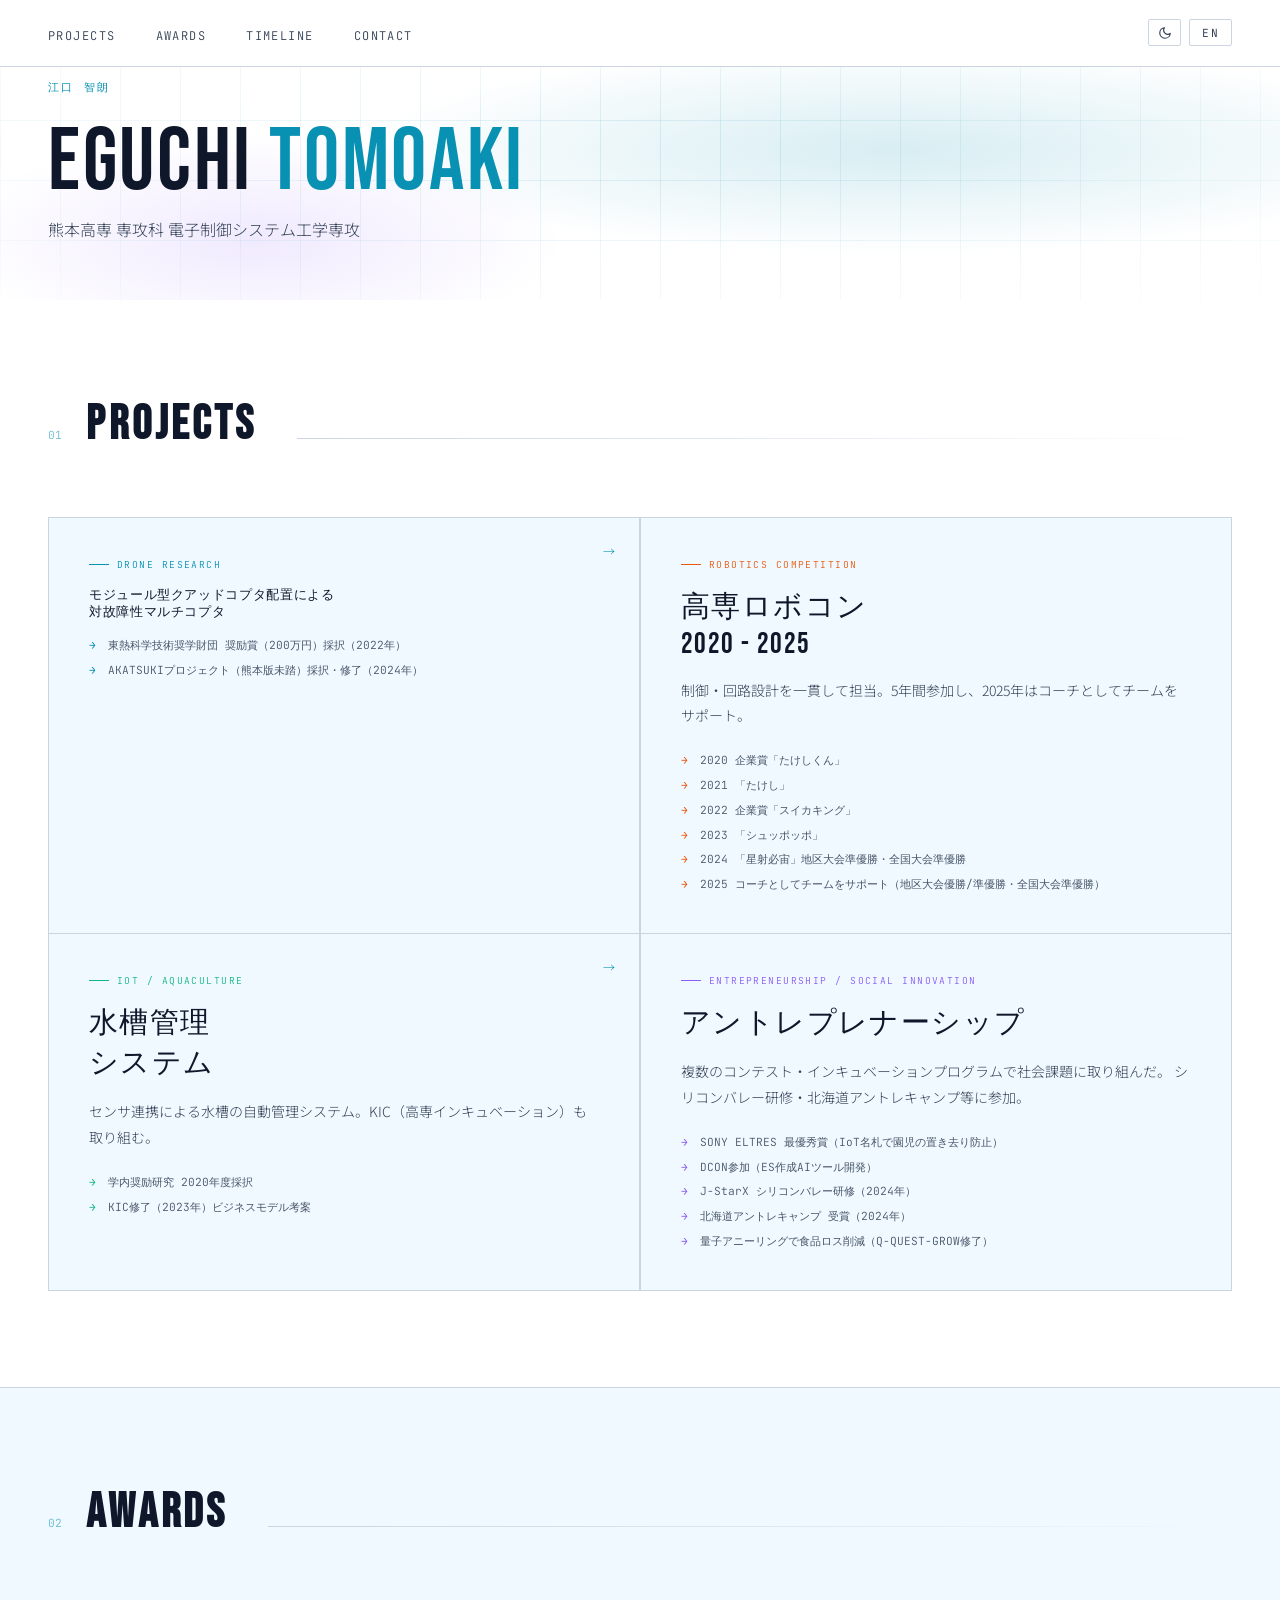
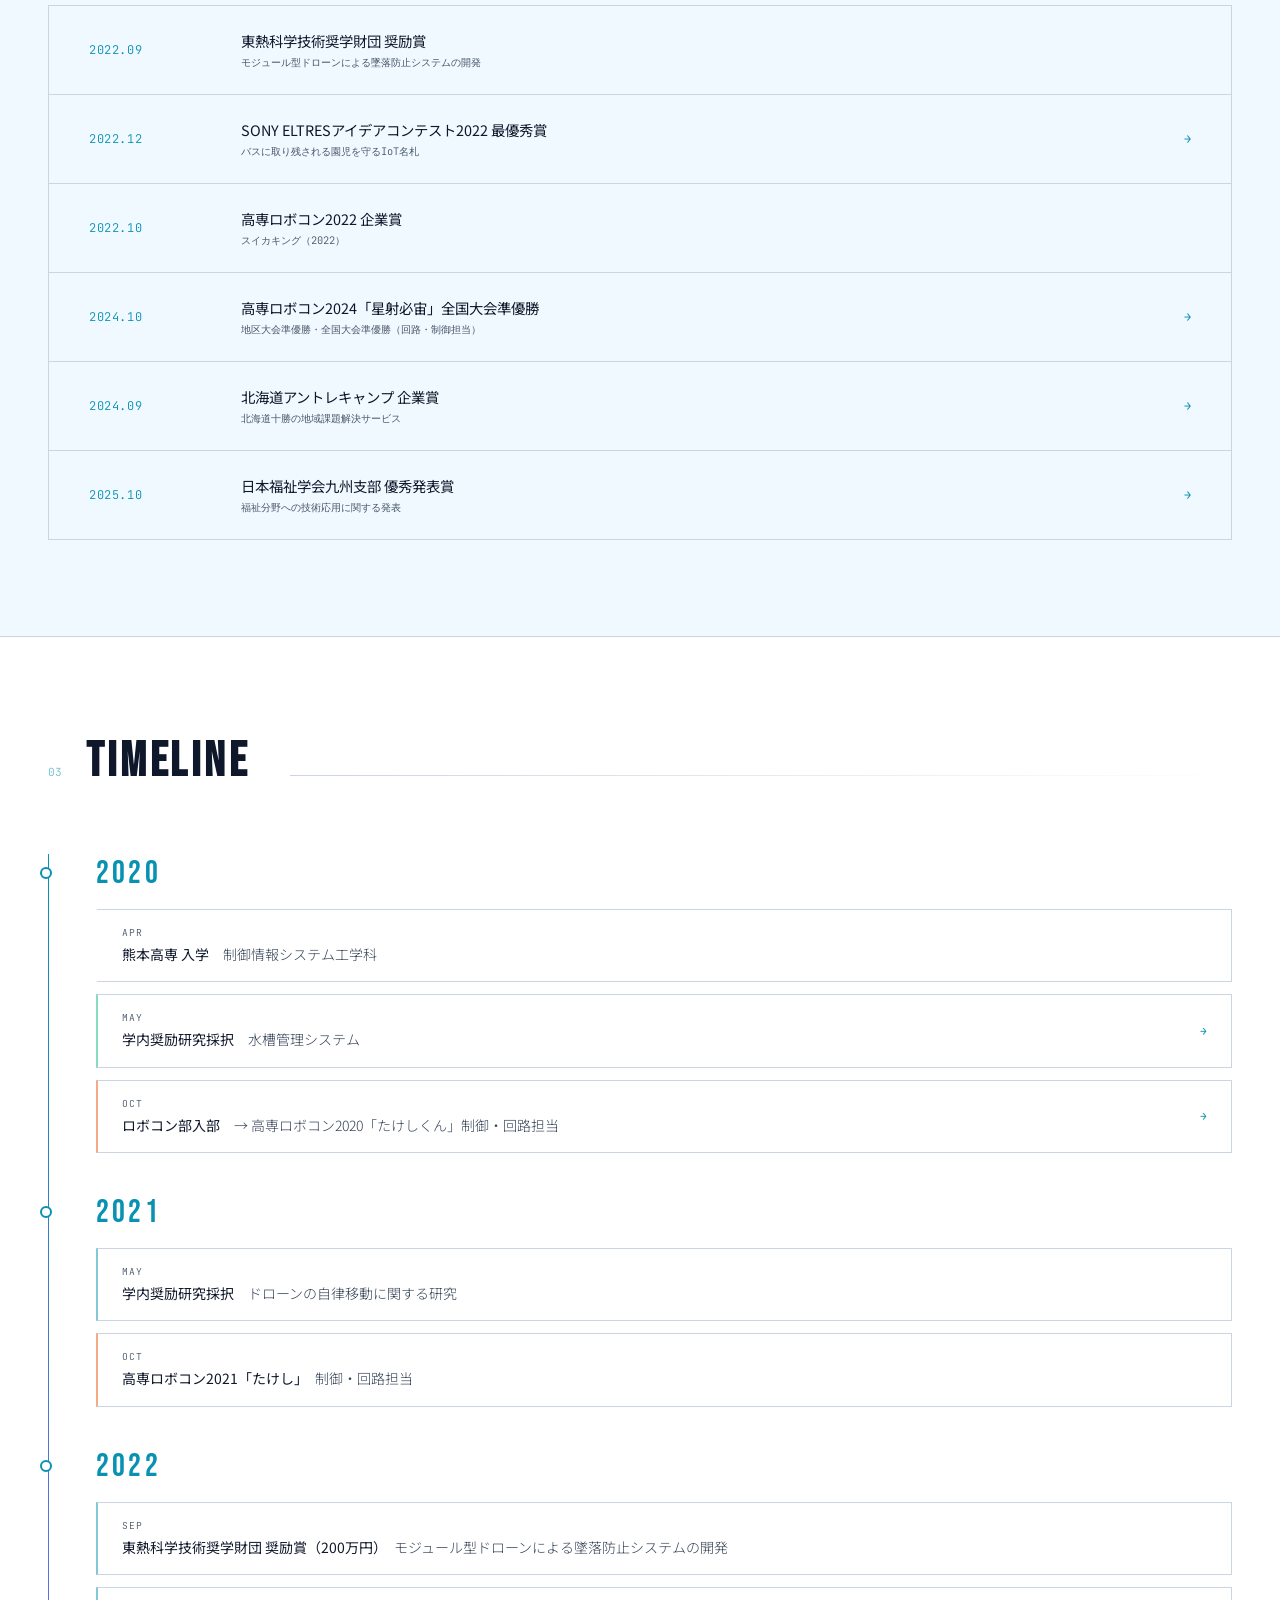
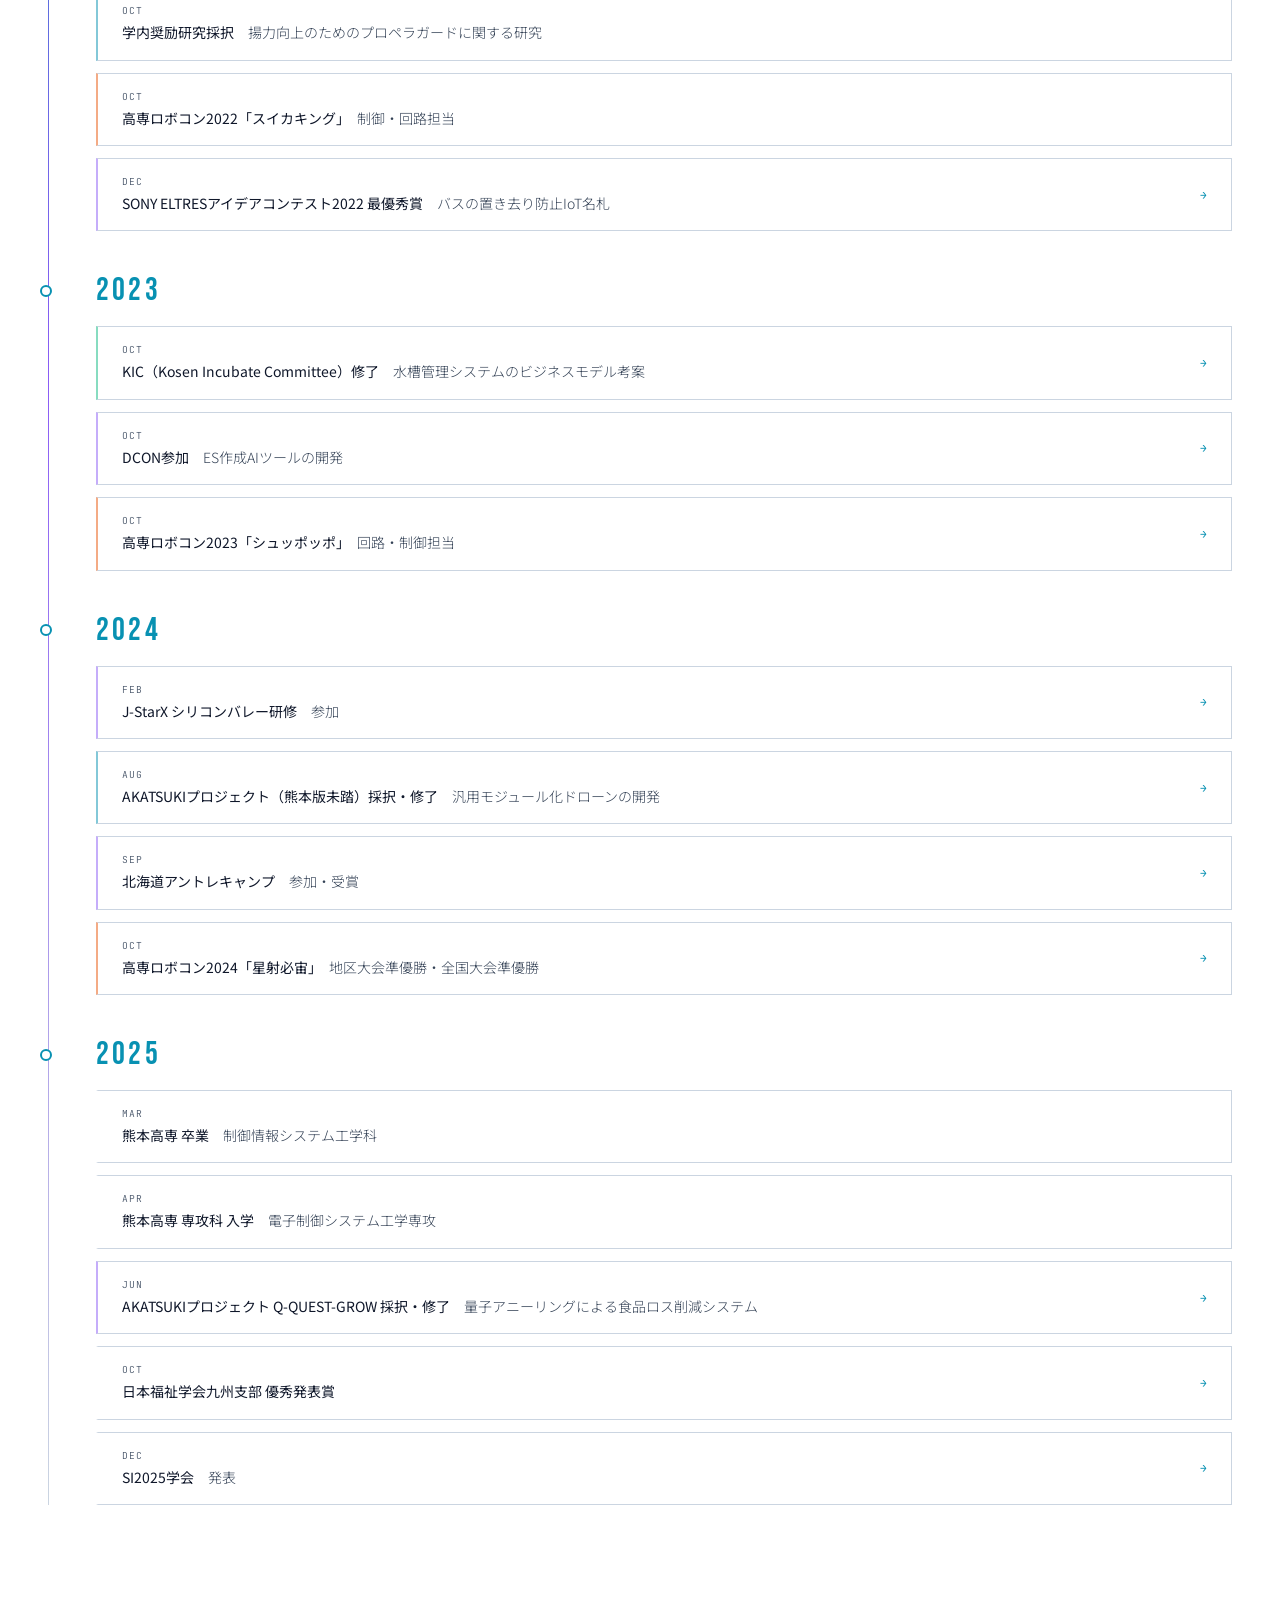
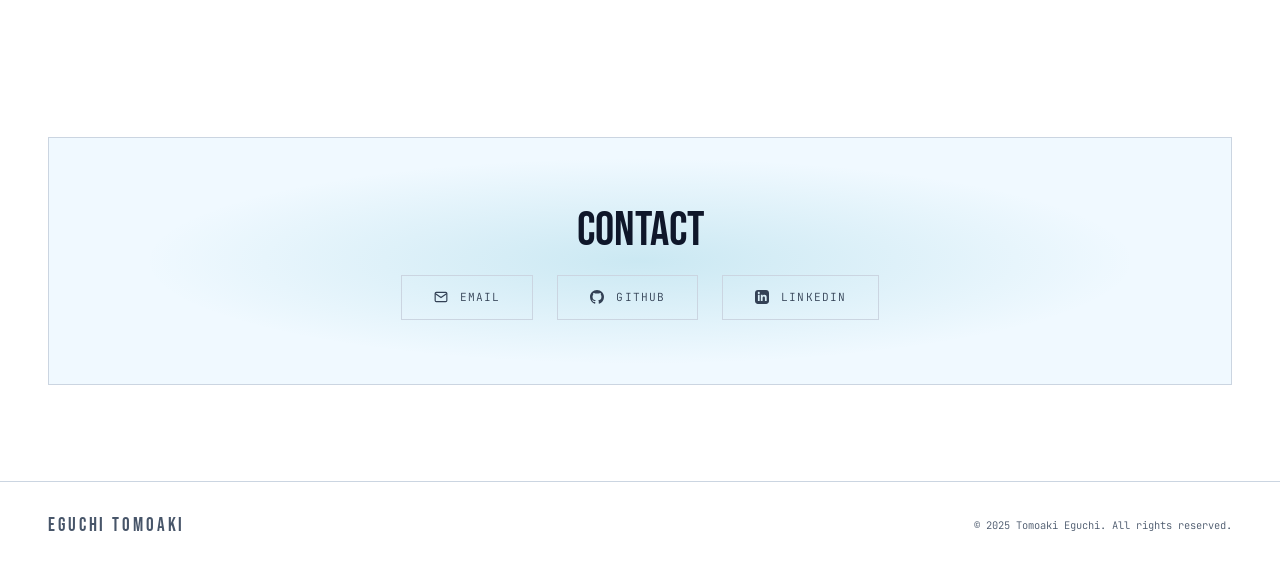
==== commit 0480c078: "ライトモード対応" ====
--- a/index.html
+++ b/index.html
@@ -5,27 +5,20 @@
 <meta name="viewport" content="width=device-width, initial-scale=1.0">
 <meta name="robots" content="noindex, nofollow">
 <title>江口智朗 | Tomoaki Eguchi</title>
+<script>
+  // Apply saved theme before paint. Default = light (CSS :root); no system-pref auto-detect.
+  (function () {
+    try {
+      var saved = localStorage.getItem('portfolio-theme');
+      if (saved === 'dark') document.documentElement.setAttribute('data-theme', 'dark');
+    } catch (e) {}
+  })();
+</script>
 <link rel="preconnect" href="https://fonts.googleapis.com">
 <link href="https://fonts.googleapis.com/css2?family=Bebas+Neue&family=Noto+Sans+JP:wght@300;400;700&family=JetBrains+Mono:wght@300;400&display=swap" rel="stylesheet">
 <link rel="stylesheet" href="style.css">
 <style>
-  :root {
-    --bg: #080a0f;
-    --bg2: #0d1117;
-    --bg3: #131920;
-    --surface: #161d26;
-    --border: #1e2c3a;
-    --accent: #00d4ff;
-    --accent2: #7c3aed;
-    --accent3: #10b981;
-    --text: #e2e8f0;
-    --text-muted: #64748b;
-    --text-dim: #94a3b8;
-    --drone: #00d4ff;
-    --robocon: #f59e0b;
-    --aqua: #10b981;
-    --biz: #a78bfa;
-  }
+  /* Theme tokens are defined in style.css :root and :root[data-theme="dark"] */
 
   *, *::before, *::after { box-sizing: border-box; margin: 0; padding: 0; }
 
@@ -50,7 +43,7 @@
     position: fixed; top: 0; left: 0; right: 0; z-index: 100;
     display: flex; align-items: center; justify-content: space-between;
     padding: 1.2rem 3rem;
-    background: rgba(8,10,15,0.85);
+    background: var(--nav-bg);
     backdrop-filter: blur(20px);
     border-bottom: 1px solid var(--border);
   }
@@ -92,14 +85,14 @@
   .hero-bg {
     position: absolute; inset: 0;
     background:
-      radial-gradient(ellipse 60% 50% at 70% 50%, rgba(0,212,255,0.04) 0%, transparent 70%),
-      radial-gradient(ellipse 40% 60% at 20% 80%, rgba(124,58,237,0.05) 0%, transparent 60%);
+      radial-gradient(ellipse 60% 50% at 70% 50%, var(--hero-glow-1) 0%, transparent 70%),
+      radial-gradient(ellipse 40% 60% at 20% 80%, var(--hero-glow-2) 0%, transparent 60%);
   }
   .hero-grid {
     position: absolute; inset: 0;
     background-image:
-      linear-gradient(rgba(0,212,255,0.03) 1px, transparent 1px),
-      linear-gradient(90deg, rgba(0,212,255,0.03) 1px, transparent 1px);
+      linear-gradient(var(--grid-line) 1px, transparent 1px),
+      linear-gradient(90deg, var(--grid-line) 1px, transparent 1px);
     background-size: 60px 60px;
     mask-image: radial-gradient(ellipse 80% 80% at 50% 50%, black 0%, transparent 100%);
   }
@@ -165,13 +158,13 @@
     font-size: 0.7rem;
     letter-spacing: 0.08em;
     color: var(--text-dim);
-    background: rgba(255,255,255,0.02);
+    background: var(--tag-bg);
     transition: all 0.3s;
   }
   .tag:hover {
     border-color: var(--accent);
     color: var(--accent);
-    background: rgba(0,212,255,0.05);
+    background: var(--accent-soft);
   }
   .hero-cta {
     display: flex; gap: 1rem;
@@ -192,7 +185,7 @@
     transition: all 0.3s;
     font-weight: 400;
   }
-  .btn-primary:hover { background: #fff; transform: translateY(-2px); }
+  .btn-primary:hover { background: var(--btn-primary-hover-bg); transform: translateY(-2px); }
   .btn-outline {
     padding: 0.85rem 2rem;
     background: transparent;
@@ -391,13 +384,13 @@
     display: inline-flex;
     align-items: center;
     gap: 0.4rem;
-    background: rgba(245,158,11,0.1);
-    border: 1px solid rgba(245,158,11,0.3);
+    background: var(--robocon-soft);
+    border: 1px solid var(--robocon-border);
     padding: 0.2rem 0.6rem;
     border-radius: 2px;
     font-family: 'JetBrains Mono', monospace;
     font-size: 0.6rem;
-    color: #f59e0b;
+    color: var(--robocon);
     margin-top: 1rem;
   }
 
@@ -479,10 +472,10 @@
     background: var(--bg3);
     transform: translateX(4px);
   }
-  .tl-item.drone-item { border-left-color: rgba(0,212,255,0.3); }
-  .tl-item.robocon-item { border-left-color: rgba(245,158,11,0.3); }
-  .tl-item.aqua-item { border-left-color: rgba(16,185,129,0.3); }
-  .tl-item.biz-item { border-left-color: rgba(167,139,250,0.3); }
+  .tl-item.drone-item { border-left-color: color-mix(in srgb, var(--drone) 50%, transparent); }
+  .tl-item.robocon-item { border-left-color: color-mix(in srgb, var(--robocon) 50%, transparent); }
+  .tl-item.aqua-item { border-left-color: color-mix(in srgb, var(--aqua) 50%, transparent); }
+  .tl-item.biz-item { border-left-color: color-mix(in srgb, var(--biz) 50%, transparent); }
   .tl-month {
     font-family: 'JetBrains Mono', monospace;
     font-size: 0.6rem;
@@ -510,8 +503,8 @@
     margin-left: 0.5rem;
     vertical-align: middle;
   }
-  .badge-award { background: rgba(245,158,11,0.15); color: #f59e0b; border: 1px solid rgba(245,158,11,0.3); }
-  .badge-academic { background: rgba(0,212,255,0.1); color: var(--accent); border: 1px solid rgba(0,212,255,0.2); }
+  .badge-award { background: var(--robocon-soft); color: var(--robocon); border: 1px solid var(--robocon-border); }
+  .badge-academic { background: var(--accent-bg-soft); color: var(--accent); border: 1px solid var(--accent-border-soft); }
 
   /* CONTACT */
   .contact-section {
@@ -525,7 +518,7 @@
   .contact-section::before {
     content: '';
     position: absolute; inset: 0;
-    background: radial-gradient(ellipse 60% 60% at 50% 50%, rgba(0,212,255,0.03) 0%, transparent 70%);
+    background: radial-gradient(ellipse 60% 60% at 50% 50%, var(--hero-glow-1) 0%, transparent 70%);
   }
   .contact-title {
     font-family: 'Bebas Neue', sans-serif;
@@ -559,7 +552,7 @@
   .contact-link:hover {
     border-color: var(--accent);
     color: var(--accent);
-    background: rgba(0,212,255,0.05);
+    background: var(--accent-soft);
   }
 
   /* FOOTER */
@@ -596,13 +589,13 @@
     transform: translateY(0);
   }
 
-  /* Scanline overlay */
+  /* Scanline overlay (dark mode only — light theme sets --scanline-color: transparent) */
   body::after {
     content: '';
     position: fixed; inset: 0;
     background: repeating-linear-gradient(
       0deg, transparent, transparent 2px,
-      rgba(0,0,0,0.03) 2px, rgba(0,0,0,0.03) 4px
+      var(--scanline-color) 2px, var(--scanline-color) 4px
     );
     pointer-events: none;
     z-index: 9990;
@@ -708,9 +701,9 @@
         data-ja-html="高専ロボコン<br>2020 - 2025"
         data-en-html="KOSEN Robocon<br>2020 - 2025">高専ロボコン<br>2020 - 2025</div>
       <p class="card-desc"
-        data-ja="制御・回路設計を一貫して担当。5年間参加し、2025年はコーチとしてチームをサポート。全国大会準優勝。"
-        data-en="Consistently handled control and circuit design. Competed for 5 years, and coached a team in 2025. Achieved National Tournament Runner-Up.">
-        制御・回路設計を一貫して担当。5年間参加し、2025年はコーチとしてチームをサポート。全国大会準優勝。
+        data-ja="制御・回路設計を一貫して担当。5年間参加し、2025年はコーチとしてチームをサポート。"
+        data-en="Consistently handled control and circuit design. Competed for 5 years, and coached a team in 2025.">
+        制御・回路設計を一貫して担当。5年間参加し、2025年はコーチとしてチームをサポート。
       </p>
       <ul class="card-achievements">
         <li data-ja="2020 企業賞「たけしくん」" data-en='2020 Company Award "Takeshikun"'><a href="pages/2020-robocon.html">2020 企業賞「たけしくん」</a></li>
@@ -1067,6 +1060,7 @@
   }, { threshold: 0.1 });
   fadeEls.forEach(el => observer.observe(el));
 </script>
+<script src="theme.js"></script>
 <script src="lang.js"></script>
 </body>
 </html>
--- a/style.css
+++ b/style.css
@@ -3,6 +3,43 @@
    ============================================= */
 
 :root {
+  /* === Light theme (default) — bright & airy === */
+  --bg: #ffffff;                /* pure white page */
+  --bg2: #f0f9ff;               /* sky-50 — sections gain a soft blue tint */
+  --bg3: #e0f2fe;               /* sky-100 — hover / nested surfaces */
+  --surface: #ffffff;
+  --border: #cbd5e1;            /* slate-300 — visible against bright bg */
+  --accent: #0891b2;            /* cyan-600 — vibrant yet AA-readable */
+  --accent2: #8b5cf6;           /* violet-500 */
+  --accent3: #10b981;           /* emerald-500 */
+  --text: #0f172a;
+  --text-muted: #475569;        /* slate-600 — slightly darker so muted text stays readable on bright bg */
+  --text-dim: #334155;          /* slate-700 */
+  --drone: #0891b2;             /* cyan-600 */
+  --robocon: #ea580c;           /* orange-600 — pops on white */
+  --aqua: #10b981;              /* emerald-500 */
+  --biz: #8b5cf6;               /* violet-500 */
+
+  /* Effect tokens — light theme leans into colorful glows for cheerfulness */
+  --nav-bg: rgba(255, 255, 255, 0.85);
+  --scanline-color: transparent;
+  --cursor-blend: normal;
+  --grid-line: color-mix(in srgb, var(--accent) 12%, transparent);
+  --hero-glow-1: color-mix(in srgb, var(--accent) 16%, transparent);
+  --hero-glow-2: color-mix(in srgb, var(--accent2) 13%, transparent);
+  --accent-soft: color-mix(in srgb, var(--accent) 12%, transparent);
+  --tag-bg: color-mix(in srgb, var(--accent) 6%, transparent);
+  --robocon-soft: color-mix(in srgb, var(--robocon) 14%, transparent);
+  --robocon-border: color-mix(in srgb, var(--robocon) 35%, transparent);
+  --accent-bg-soft: color-mix(in srgb, var(--accent) 14%, transparent);
+  --accent-border-soft: color-mix(in srgb, var(--accent) 30%, transparent);
+  --btn-primary-hover-bg: var(--text);
+
+  color-scheme: light;
+}
+
+:root[data-theme="dark"] {
+  /* === Dark theme === */
   --bg: #080a0f;
   --bg2: #0d1117;
   --bg3: #131920;
@@ -18,6 +55,22 @@
   --robocon: #f59e0b;
   --aqua: #10b981;
   --biz: #a78bfa;
+
+  --nav-bg: rgba(8, 10, 15, 0.85);
+  --scanline-color: rgba(0, 0, 0, 0.03);
+  --cursor-blend: screen;
+  --grid-line: color-mix(in srgb, var(--accent) 3%, transparent);
+  --hero-glow-1: color-mix(in srgb, var(--accent) 4%, transparent);
+  --hero-glow-2: color-mix(in srgb, var(--accent2) 5%, transparent);
+  --accent-soft: color-mix(in srgb, var(--accent) 5%, transparent);
+  --tag-bg: rgba(255, 255, 255, 0.02);
+  --robocon-soft: color-mix(in srgb, var(--robocon) 10%, transparent);
+  --robocon-border: color-mix(in srgb, var(--robocon) 30%, transparent);
+  --accent-bg-soft: color-mix(in srgb, var(--accent) 10%, transparent);
+  --accent-border-soft: color-mix(in srgb, var(--accent) 20%, transparent);
+  --btn-primary-hover-bg: #ffffff;
+
+  color-scheme: dark;
 }
 
 *, *::before, *::after { box-sizing: border-box; margin: 0; padding: 0; }
@@ -41,11 +94,11 @@
   pointer-events: none;
   z-index: 9999;
   transition: transform 0.1s;
-  mix-blend-mode: screen;
+  mix-blend-mode: var(--cursor-blend);
 }
 .cursor-ring {
   width: 32px; height: 32px;
-  border: 1px solid rgba(0,212,255,0.4);
+  border: 1px solid color-mix(in srgb, var(--accent) 40%, transparent);
   border-radius: 50%;
   position: fixed;
   pointer-events: none;
@@ -63,7 +116,7 @@
   position: fixed; top: 0; left: 0; right: 0; z-index: 100;
   display: flex; align-items: center; justify-content: space-between;
   padding: 1.2rem 3rem;
-  background: rgba(8,10,15,0.85);
+  background: var(--nav-bg);
   backdrop-filter: blur(20px);
   border-bottom: 1px solid var(--border);
 }
@@ -129,7 +182,7 @@
   font-weight: 400;
   display: inline-block;
 }
-.btn-primary:hover { background: #fff; transform: translateY(-2px); }
+.btn-primary:hover { background: var(--btn-primary-hover-bg); transform: translateY(-2px); }
 .btn-outline {
   padding: 0.85rem 2rem;
   background: transparent;
@@ -171,13 +224,13 @@
   100% { text-shadow: none; }
 }
 
-/* Scanline overlay */
+/* Scanline overlay (dark mode only — light theme sets --scanline-color: transparent) */
 body::after {
   content: '';
   position: fixed; inset: 0;
   background: repeating-linear-gradient(
     0deg, transparent, transparent 2px,
-    rgba(0,0,0,0.03) 2px, rgba(0,0,0,0.03) 4px
+    var(--scanline-color) 2px, var(--scanline-color) 4px
   );
   pointer-events: none;
   z-index: 9990;
@@ -198,13 +251,13 @@
 .detail-hero-bg {
   position: absolute; inset: 0;
   background:
-    radial-gradient(ellipse 60% 60% at 60% 50%, var(--hero-glow, rgba(0,212,255,0.05)) 0%, transparent 70%);
+    radial-gradient(ellipse 60% 60% at 60% 50%, var(--hero-glow, color-mix(in srgb, var(--cat-color, var(--accent)) 8%, transparent)) 0%, transparent 70%);
 }
 .detail-hero-grid {
   position: absolute; inset: 0;
   background-image:
-    linear-gradient(rgba(0,212,255,0.03) 1px, transparent 1px),
-    linear-gradient(90deg, rgba(0,212,255,0.03) 1px, transparent 1px);
+    linear-gradient(var(--grid-line, color-mix(in srgb, var(--accent) 8%, transparent)) 1px, transparent 1px),
+    linear-gradient(90deg, var(--grid-line, color-mix(in srgb, var(--accent) 8%, transparent)) 1px, transparent 1px);
   background-size: 60px 60px;
   mask-image: radial-gradient(ellipse 80% 80% at 50% 50%, black 0%, transparent 100%);
 }
@@ -308,7 +361,7 @@
 .award-box {
   background: var(--surface);
   border: 1px solid var(--border);
-  border-left: 3px solid #f59e0b;
+  border-left: 3px solid var(--robocon);
   padding: 1.5rem 2rem;
   margin-top: 1.5rem;
   display: flex; align-items: center; gap: 1.5rem;
@@ -319,7 +372,7 @@
   font-size: 0.6rem;
   letter-spacing: 0.15em;
   text-transform: uppercase;
-  color: #f59e0b;
+  color: var(--robocon);
   margin-bottom: 0.25rem;
 }
 .award-box-value {
@@ -374,13 +427,14 @@
   transition: all 0.3s;
 }
 .detail-pagination .back:hover {
-  background: rgba(0,212,255,0.05);
+  background: var(--accent-soft);
   border-color: var(--accent);
 }
 .detail-pagination .next { justify-content: flex-end; }
 .detail-pagination .disabled { opacity: 0.3; pointer-events: none; }
 
-/* Language toggle button */
+/* Theme + Language toggle buttons (injected by theme.js / lang.js) */
+#theme-toggle,
 #lang-toggle {
   font-family: 'JetBrains Mono', monospace;
   font-size: 0.7rem;
@@ -390,13 +444,27 @@
   border: 1px solid var(--border);
   padding: 0.35rem 0.75rem;
   border-radius: 2px;
-  transition: color 0.3s, border-color 0.3s;
+  transition: color 0.3s, border-color 0.3s, background 0.3s;
+  flex-shrink: 0;
+  cursor: pointer;
+  margin-left: 0.5rem;
+}
+/* Whichever toggle ends up first in the nav gets pushed to the right */
+nav > #theme-toggle:first-of-type,
+nav > #lang-toggle:first-of-type {
   margin-left: auto;
-  flex-shrink: 0;
-}
+}
+#theme-toggle {
+  padding: 0.35rem 0.55rem;
+  display: inline-flex;
+  align-items: center;
+  justify-content: center;
+}
+#theme-toggle:hover,
 #lang-toggle:hover {
   color: var(--accent);
   border-color: var(--accent);
+  background: var(--accent-soft);
 }
 
 /* Responsive */
